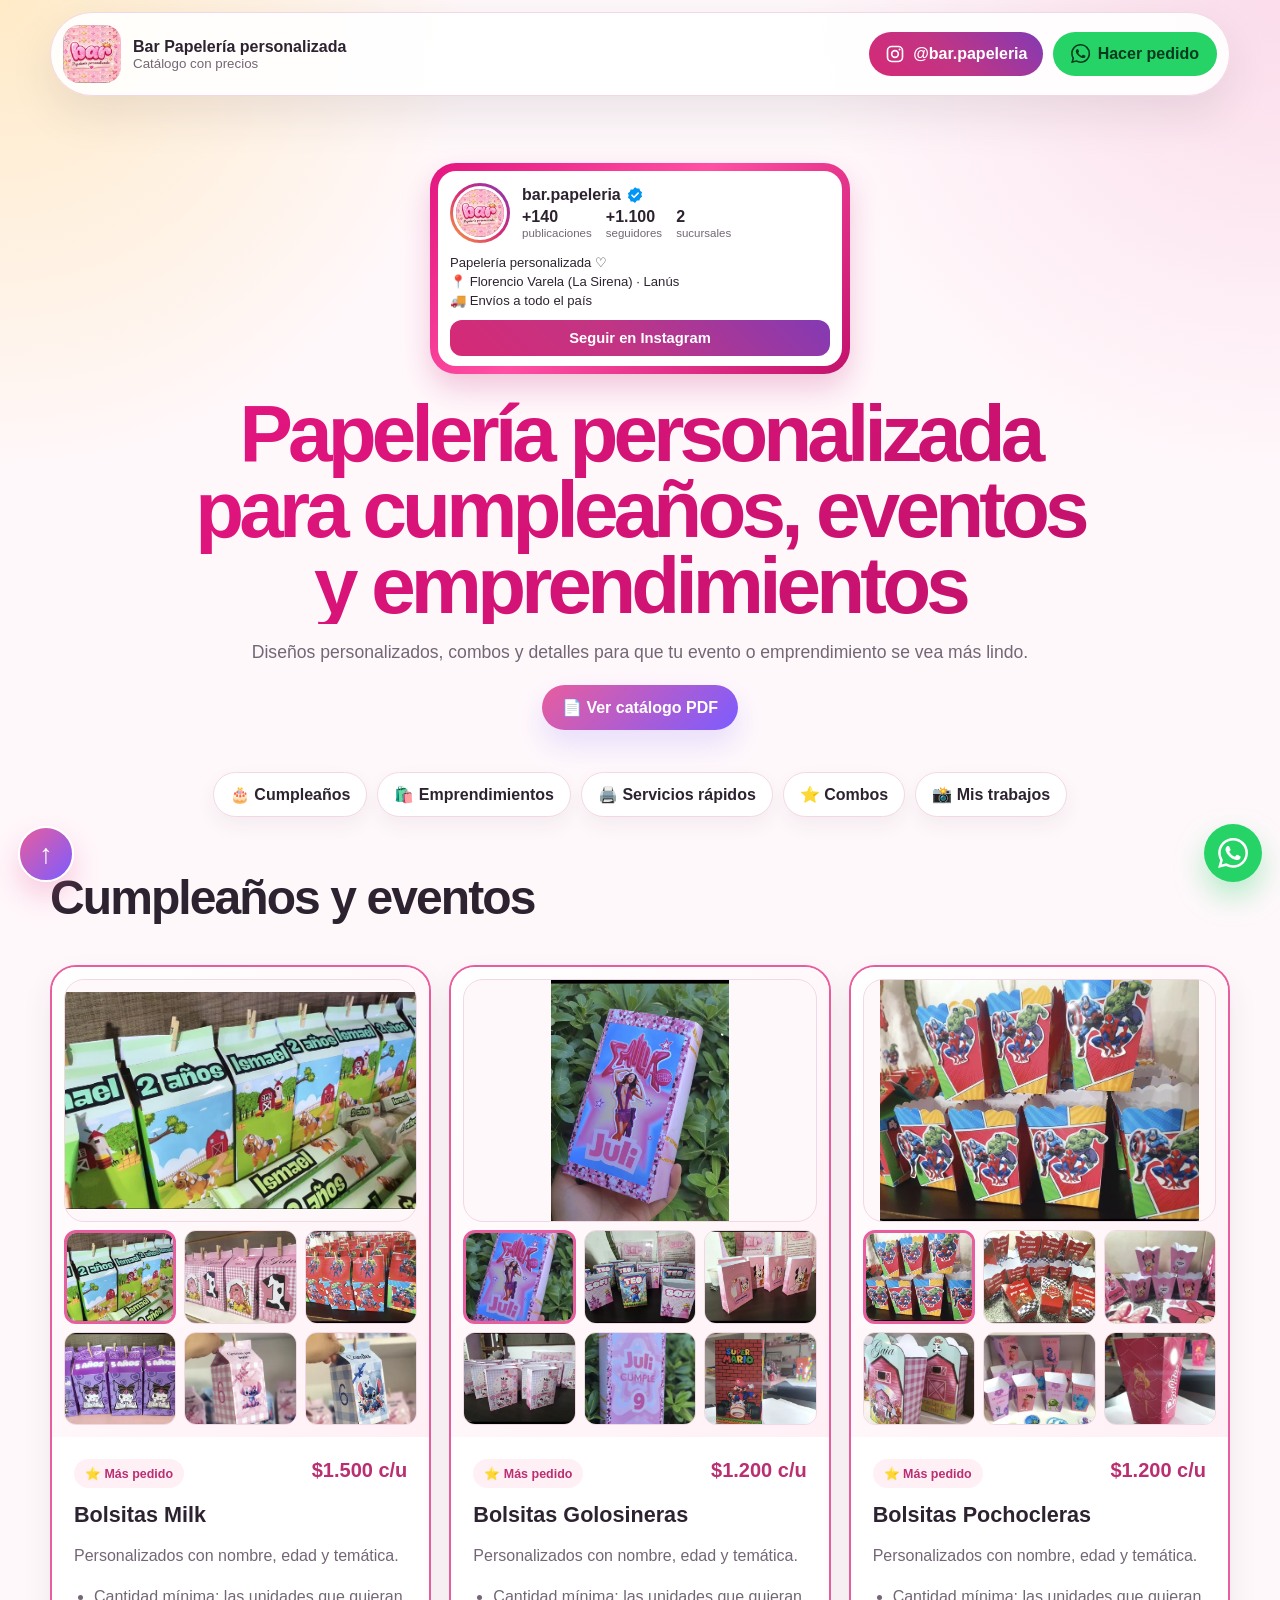
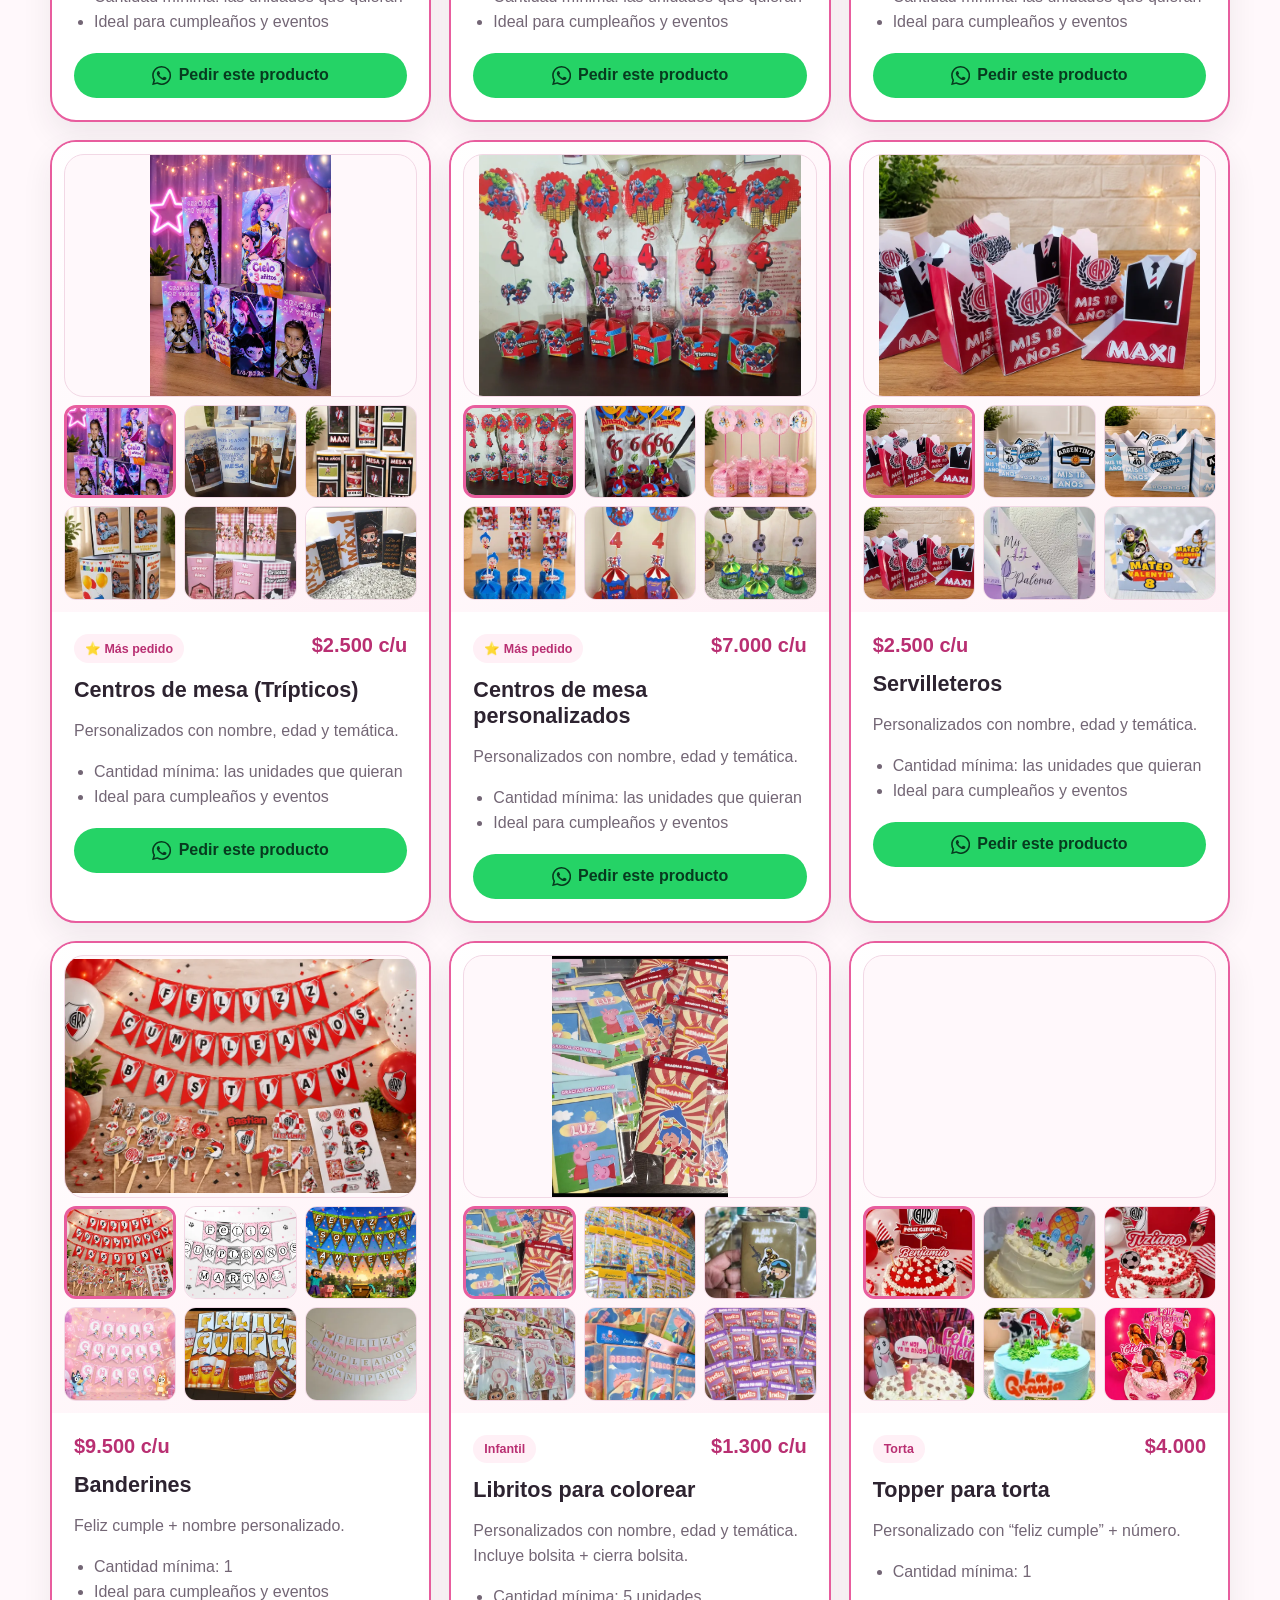
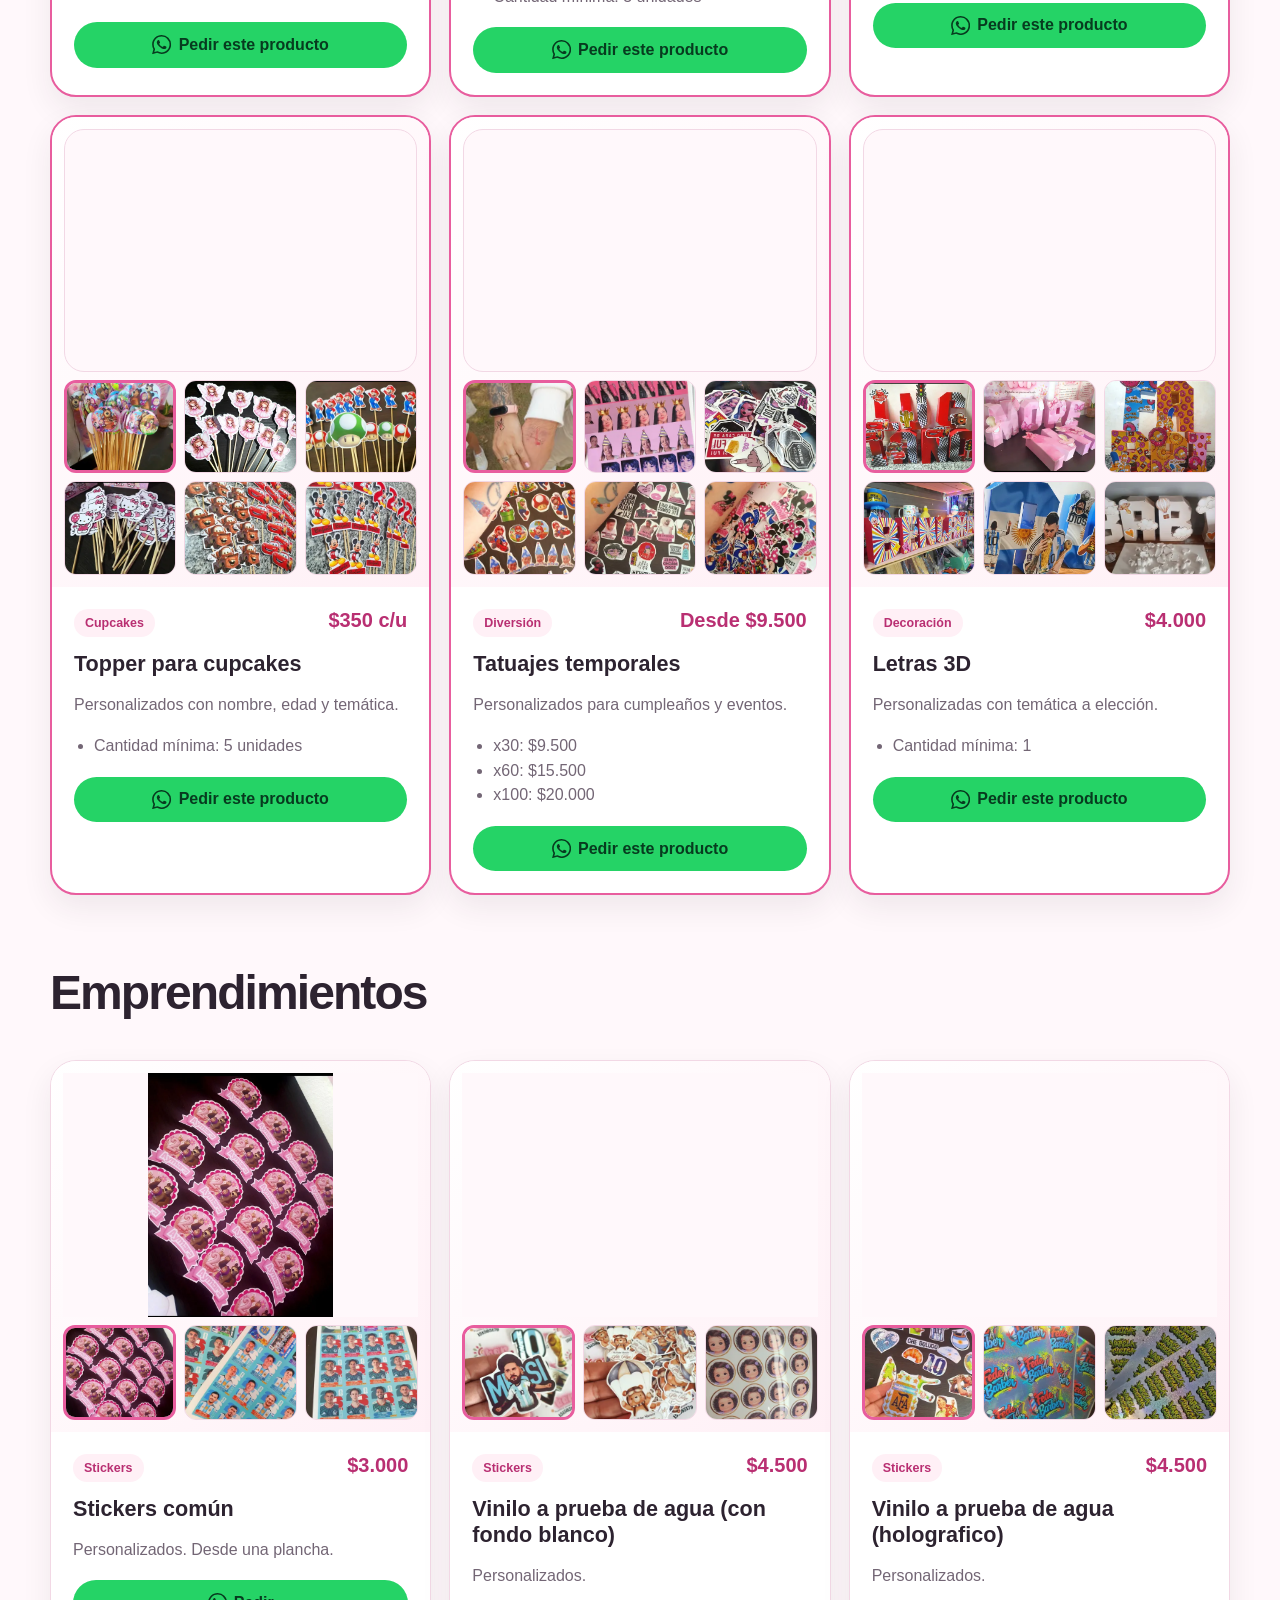
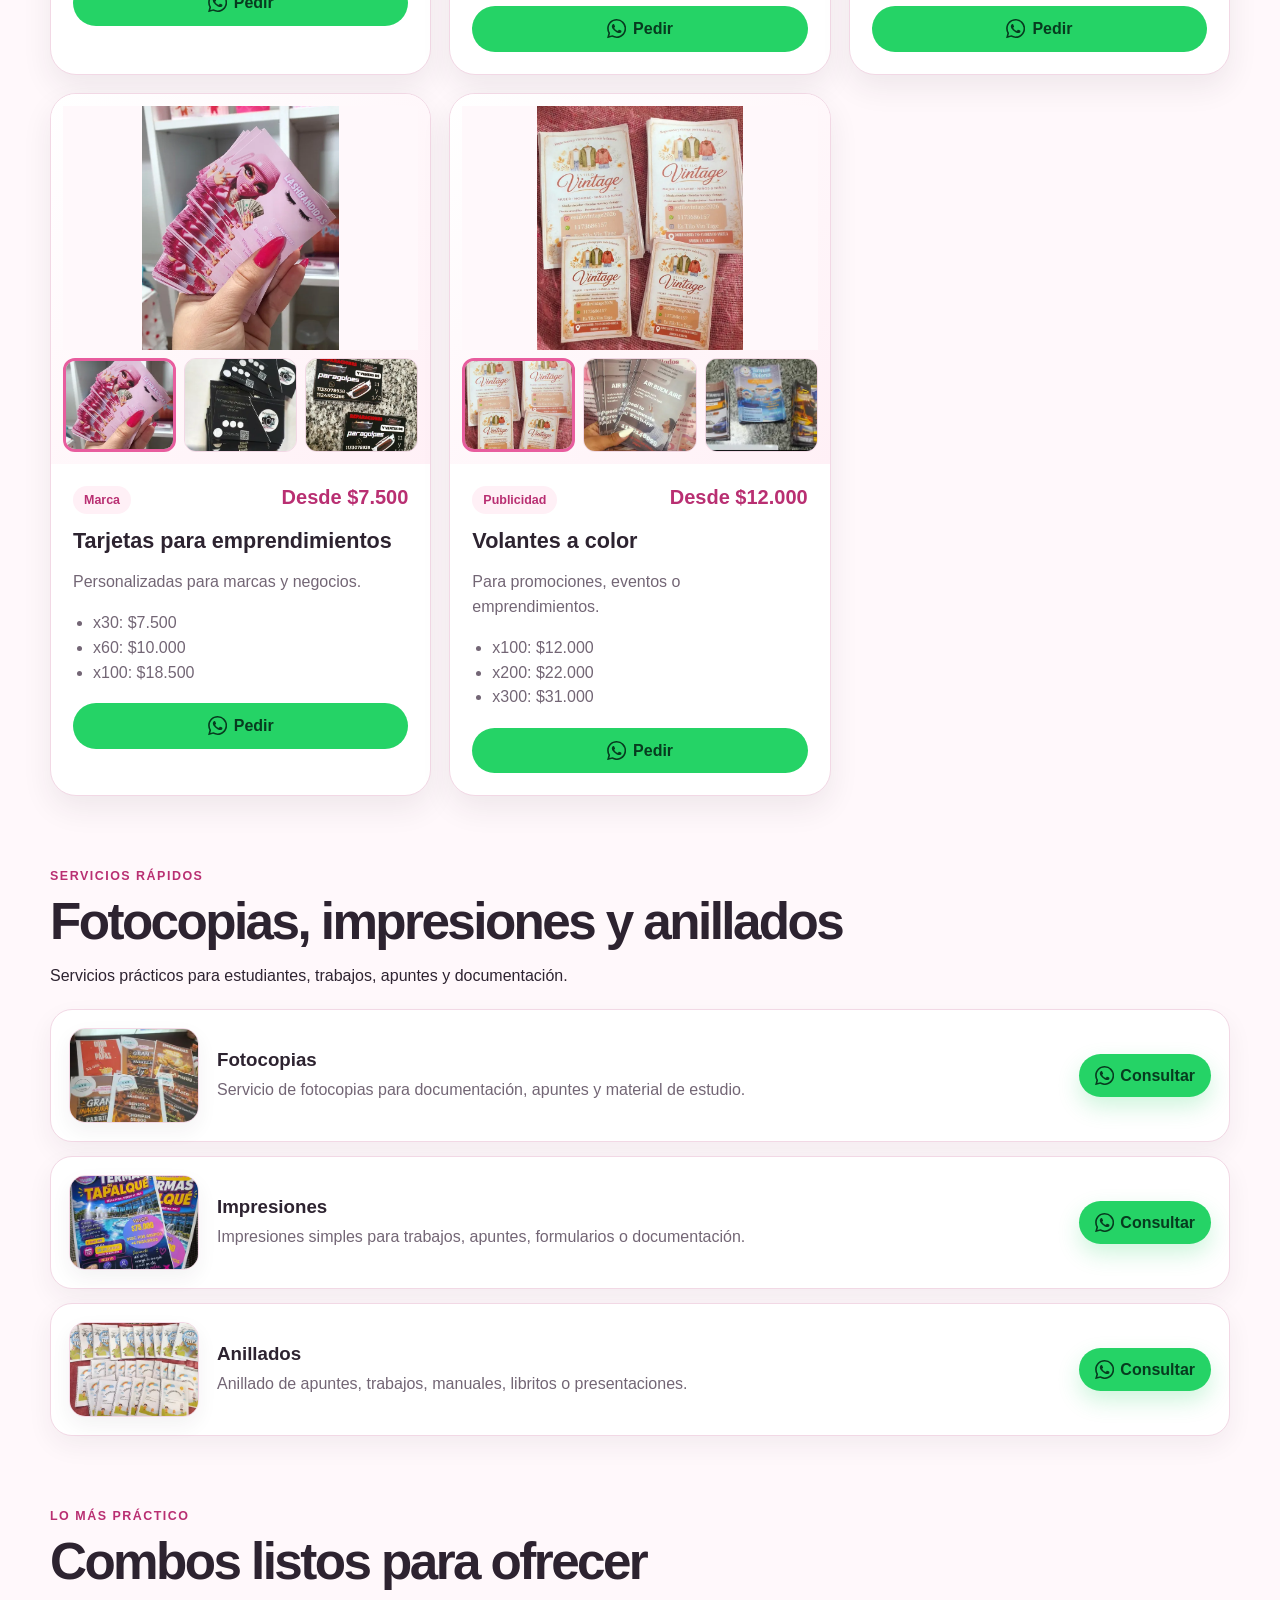
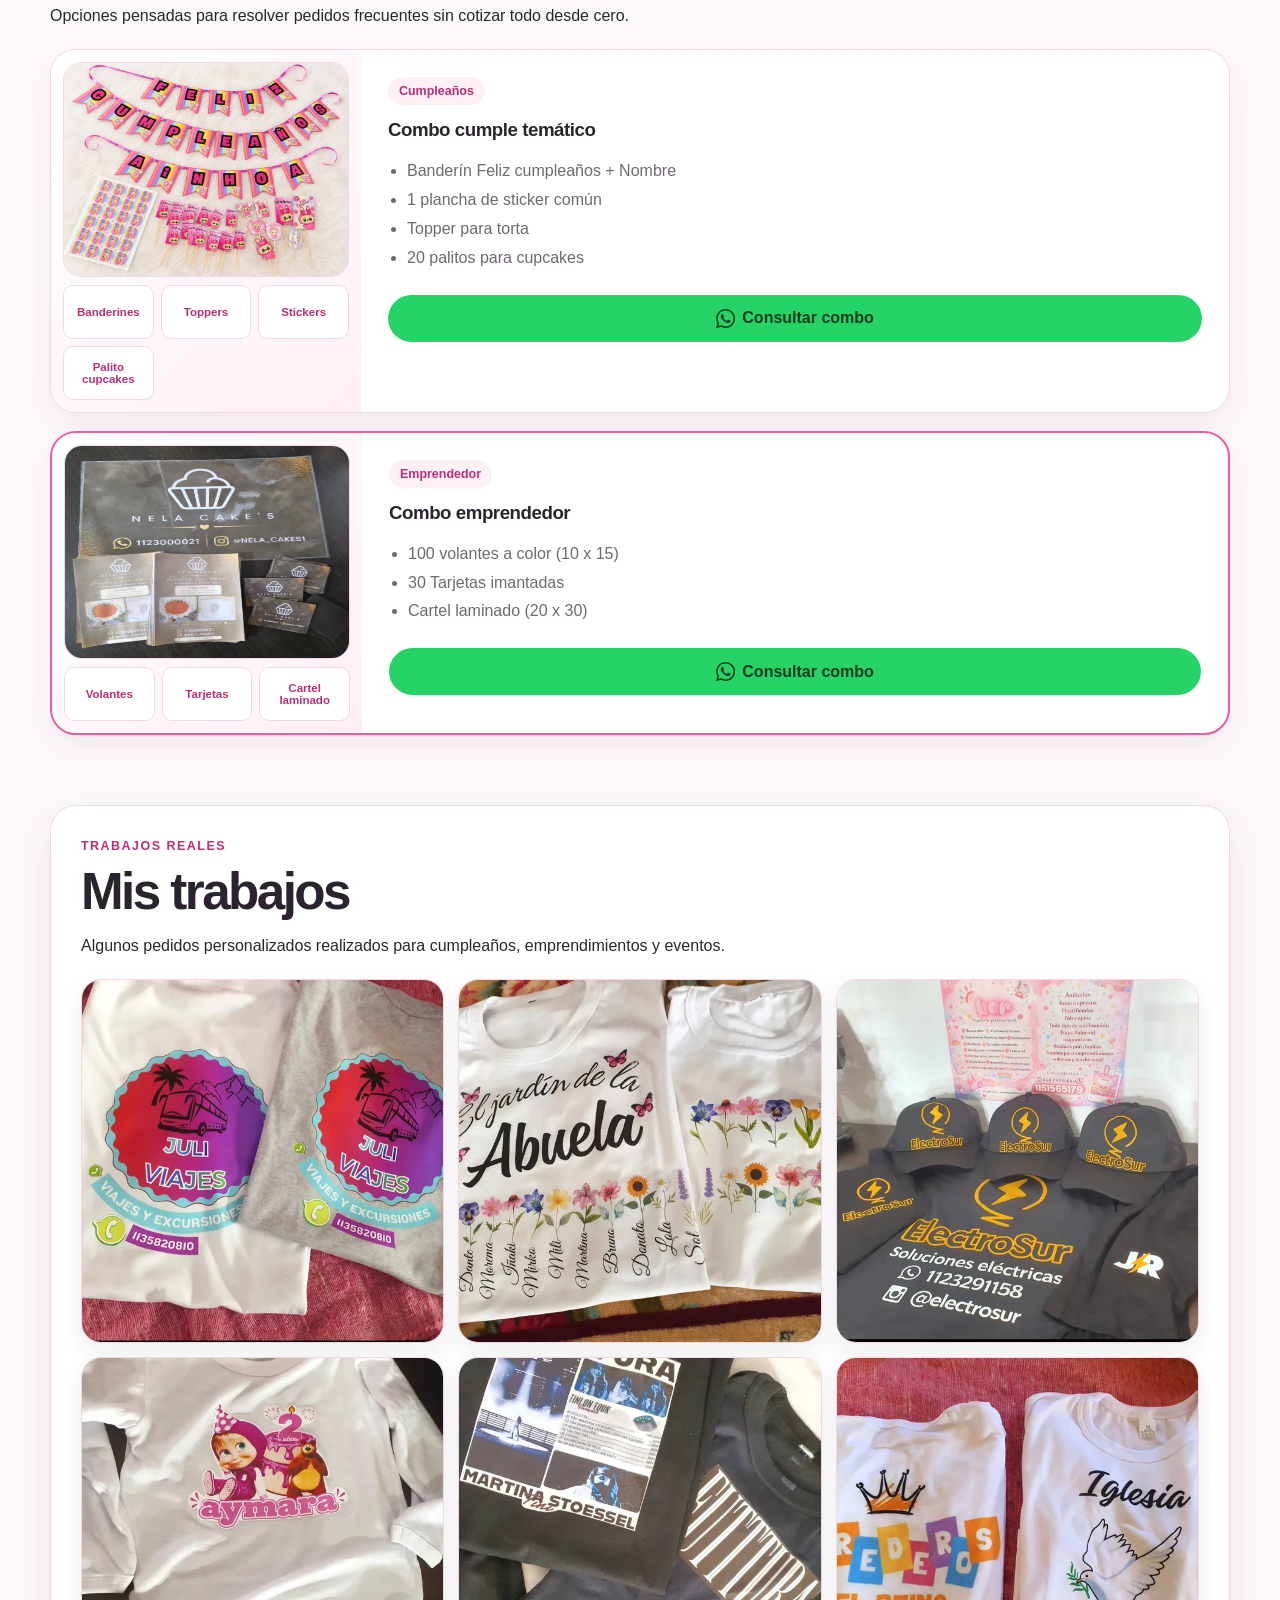
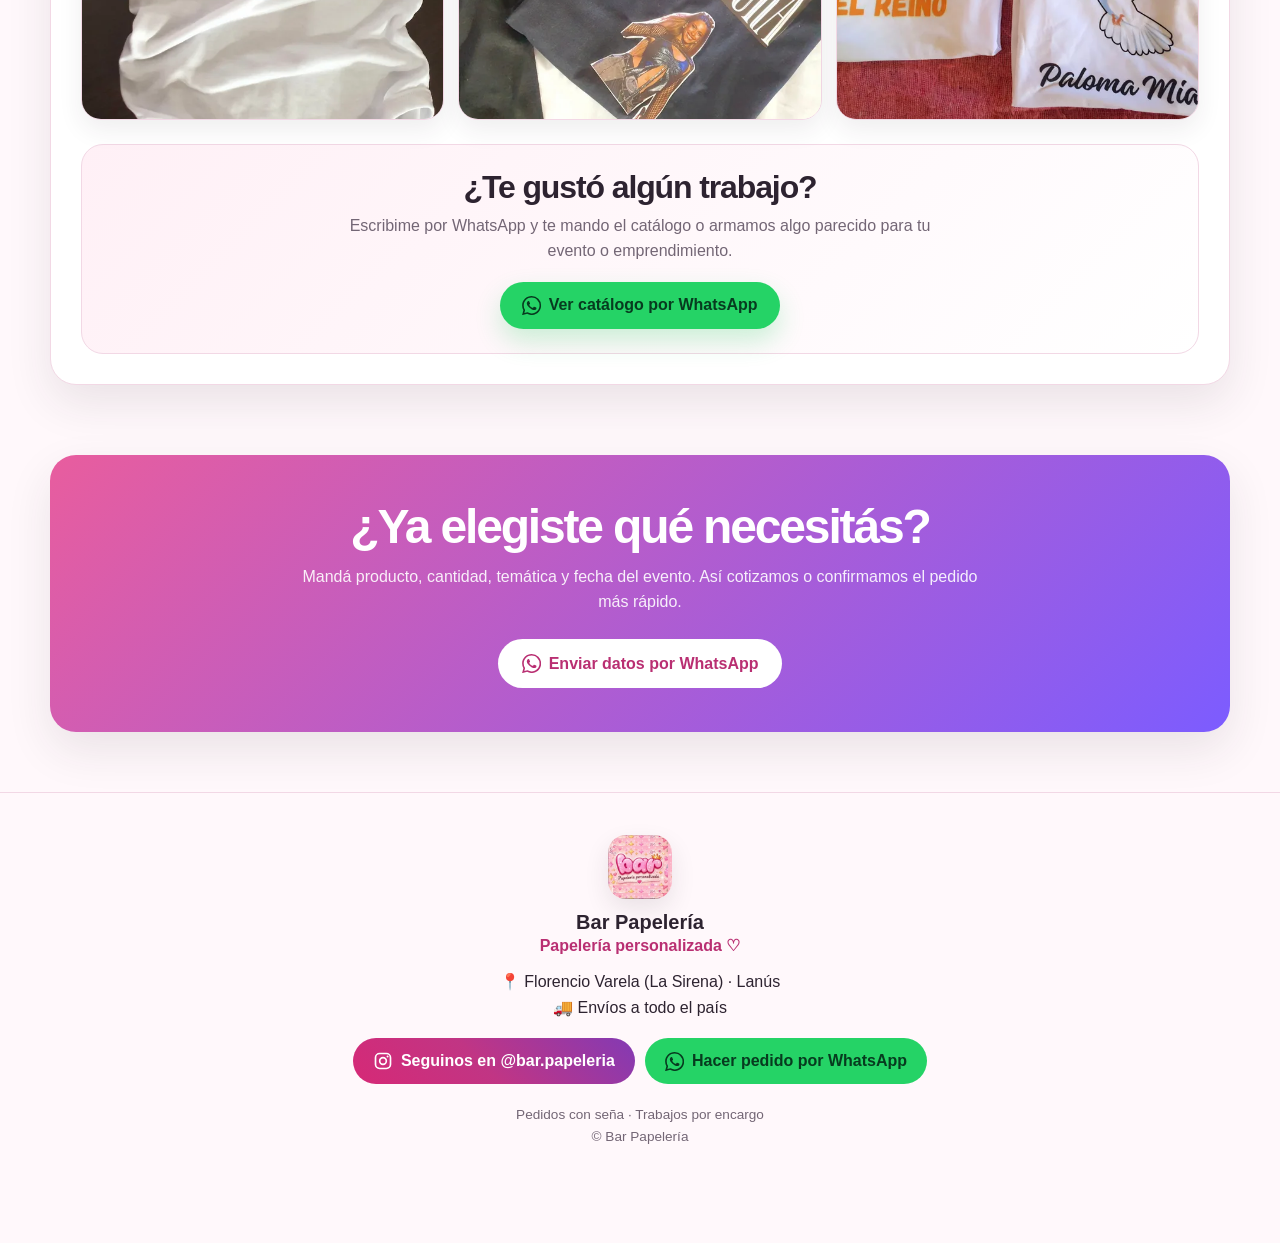
==== public/index.html @ c391478f "(feat-estructura-public): reorganiza el proyecto con carpeta public/ para Netlify y agrega CLAUDE.md" ====
<!DOCTYPE html>
<html lang="es-AR">
<head>
  <meta charset="UTF-8" />
  <meta name="viewport" content="width=device-width, initial-scale=1.0" />
  <title>Bar Papelería Personalizada | Cumpleaños, Stickers y Emprendimientos</title>
  <meta name="description" content="Papelería personalizada con sucursales en Florencio Varela y Lanús. Bolsitas, toppers y stickers. Pedidos por WhatsApp e Instagram. Envíos a todo el país." />
  <link rel="canonical" href="https://bar-papeleria.netlify.app/" />
  <meta name="theme-color" content="#e85d9e" />

  <!-- Vista previa al compartir el link (WhatsApp, Instagram, Facebook, etc.) -->
  <meta property="og:type" content="website" />
  <meta property="og:locale" content="es_AR" />
  <meta property="og:site_name" content="Bar Papelería" />
  <meta property="og:title" content="Bar Papelería | Papelería personalizada" />
  <meta property="og:description" content="Papelería personalizada con sucursales en Florencio Varela y Lanús. Bolsitas, toppers y stickers. Pedidos por WhatsApp e Instagram. Envíos a todo el país." />
  <meta property="og:url" content="https://bar-papeleria.netlify.app/" />
  <meta property="og:image" content="https://bar-papeleria.netlify.app/img/og-image.jpg" />
  <meta property="og:image:width" content="1200" />
  <meta property="og:image:height" content="630" />
  <meta property="og:image:alt" content="Bar Papelería: bolsitas, centros de mesa, banderines y toppers personalizados" />
  <meta name="twitter:card" content="summary_large_image" />

  <!-- Datos estructurados: le describen el negocio a Google (schema.org) -->
  <script type="application/ld+json">
  {
    "@context": "https://schema.org",
    "@type": "Store",
    "name": "Bar Papelería",
    "alternateName": "Bar Papelería personalizada",
    "description": "Papelería personalizada con sucursales en Florencio Varela y Lanús. Bolsitas, toppers y stickers. Pedidos por WhatsApp e Instagram. Envíos a todo el país.",
    "url": "https://bar-papeleria.netlify.app/",
    "logo": "https://bar-papeleria.netlify.app/img/logo-bar.webp",
    "image": "https://bar-papeleria.netlify.app/img/og-image.jpg",
    "telephone": "+54 9 11 3891-9650",
    "sameAs": ["https://www.instagram.com/bar.papeleria/"],
    "address": {
      "@type": "PostalAddress",
      "addressLocality": "Florencio Varela",
      "addressRegion": "Buenos Aires",
      "addressCountry": "AR"
    },
    "location": [
      {
        "@type": "Place",
        "name": "Bar Papelería - Florencio Varela (La Sirena)",
        "address": { "@type": "PostalAddress", "addressLocality": "Florencio Varela", "addressRegion": "Buenos Aires", "addressCountry": "AR" }
      },
      {
        "@type": "Place",
        "name": "Bar Papelería - Lanús",
        "address": { "@type": "PostalAddress", "addressLocality": "Lanús", "addressRegion": "Buenos Aires", "addressCountry": "AR" }
      }
    ],
    "areaServed": { "@type": "Country", "name": "Argentina" },
    "contactPoint": {
      "@type": "ContactPoint",
      "contactType": "customer service",
      "telephone": "+54 9 11 3891-9650",
      "availableLanguage": "es"
    }
  }
  </script>

  <link rel="icon" href="/favicon.ico" sizes="any" />
  <link rel="icon" type="image/png" sizes="32x32" href="/img/favicon-32.png" />
  <link rel="apple-touch-icon" href="/img/apple-touch-icon.png" />
  <script>
    window.dataLayer = window.dataLayer || [];
    function gtag(){dataLayer.push(arguments);}
    gtag('js', new Date());

    gtag('config', 'G-47N0GQPXN0');

    // Google Analytics se descarga al primer scroll/toque (o a los 8 s si no hay
    // interacción), para no competir con la carga inicial en conexiones lentas.
    // Los eventos quedan en cola en dataLayer y se envían cuando termina de cargar.
    (function () {
      var loaded = false;
      function loadAnalytics() {
        if (loaded) return;
        loaded = true;
        var script = document.createElement('script');
        script.async = true;
        script.src = 'https://www.googletagmanager.com/gtag/js?id=G-47N0GQPXN0';
        document.head.appendChild(script);
      }
      ['scroll', 'pointerdown', 'touchstart', 'keydown'].forEach(function (eventName) {
        window.addEventListener(eventName, loadAnalytics, { once: true, passive: true });
      });
      window.addEventListener('load', function () { setTimeout(loadAnalytics, 8000); });
    })();
  </script>

  <link rel="stylesheet" href="./estilos.css" />
</head>
<body>

<!-- Ícono de WhatsApp (se reutiliza en todos los botones de pedido) -->
<svg width="0" height="0" style="position:absolute" aria-hidden="true" focusable="false">
  <symbol id="icon-whatsapp" viewBox="0 0 24 24"><path d="M17.472 14.382c-.297-.149-1.758-.867-2.03-.967-.273-.099-.471-.148-.67.15-.197.297-.767.966-.94 1.164-.173.199-.347.223-.644.075-.297-.15-1.255-.463-2.39-1.475-.883-.788-1.48-1.761-1.653-2.059-.173-.297-.018-.458.13-.606.134-.133.298-.347.446-.52.149-.174.198-.298.298-.497.099-.198.05-.371-.025-.52-.075-.149-.669-1.612-.916-2.207-.242-.579-.487-.5-.669-.51-.173-.008-.371-.01-.57-.01-.198 0-.52.074-.792.372-.272.297-1.04 1.016-1.04 2.479 0 1.462 1.065 2.875 1.213 3.074.149.198 2.096 3.2 5.077 4.487.709.306 1.262.489 1.694.625.712.227 1.36.195 1.871.118.571-.085 1.758-.719 2.006-1.413.248-.694.248-1.289.173-1.413-.074-.124-.272-.198-.57-.347m-5.421 7.403h-.004a9.87 9.87 0 01-5.031-1.378l-.361-.214-3.741.982.998-3.648-.235-.374a9.86 9.86 0 01-1.51-5.26c.001-5.45 4.436-9.884 9.888-9.884 2.64 0 5.122 1.03 6.988 2.898a9.825 9.825 0 012.893 6.994c-.003 5.45-4.437 9.884-9.885 9.884m8.413-18.297A11.815 11.815 0 0012.05 0C5.495 0 .16 5.335.157 11.892c0 2.096.547 4.142 1.588 5.945L.057 24l6.305-1.654a11.882 11.882 0 005.683 1.448h.005c6.554 0 11.89-5.335 11.893-11.893a11.821 11.821 0 00-3.48-8.413Z"/></symbol>
</svg>

<header id="inicio" class="topbar">
  <div class="brand">
    <img class="logo-img" src="./img/logo-bar-sm.webp" alt="Bar Papelería personalizada">
    <div>
      <strong>Bar Papelería personalizada</strong>
      <small>Catálogo con precios</small>
    </div>
  </div>

  <div class="topbar-actions">
    <a id="topInstagramButton" class="instagram" href="https://www.instagram.com/bar.papeleria/" target="_blank" rel="noopener" aria-label="Instagram @bar.papeleria">
      <svg viewBox="0 0 24 24" aria-hidden="true"><rect x="3" y="3" width="18" height="18" rx="5"/><circle cx="12" cy="12" r="4"/><circle class="instagram-dot" cx="17.5" cy="6.5" r="1.2"/></svg>
      <span class="instagram-text">@bar.papeleria</span>
    </a>

    <a id="topWhatsappButton" class="whatsapp" href="https://wa.me/549XXXXXXXXXX" target="_blank">
      <svg class="wa-icon" aria-hidden="true"><use href="#icon-whatsapp"/></svg>
      <span class="whatsapp-text-full">Hacer pedido</span>
      <span class="whatsapp-text-short">Pedir</span>
    </a>
  </div>
</header>

<main>
  <section class="hero">
    <a id="heroInstagramCard" class="ig-card" href="https://www.instagram.com/bar.papeleria/" target="_blank" rel="noopener">
      <div class="ig-card__inner">
        <div class="ig-card__top">
          <div class="ig-card__avatar"><img src="./img/logo-bar-sm.webp" alt="" width="64" height="64"></div>
          <div>
            <strong class="ig-card__user">bar.papeleria
              <svg class="ig-card__verified" viewBox="0 0 24 24" role="img" aria-label="Cuenta verificada"><path fill="#0095f6" d="M12 1.5l2.6 1.9 3.2-.2 1 3.1 2.6 1.9-1 3.1 1 3.1-2.6 1.9-1 3.1-3.2-.2L12 22.5l-2.6-1.9-3.2.2-1-3.1-2.6-1.9 1-3.1-1-3.1 2.6-1.9 1-3.1 3.2.2z"/><path d="M8 12.3l2.7 2.7L16.2 9.5" fill="none" stroke="#fff" stroke-width="2.2" stroke-linecap="round" stroke-linejoin="round"/></svg>
            </strong>
            <!-- Números redondeados a mano: actualizarlos cada tanto desde el perfil de Instagram. -->
            <div class="ig-card__stats">
              <div><b>+140</b> publicaciones</div>
              <div><b>+1.100</b> seguidores</div>
              <div><b>2</b> sucursales</div>
            </div>
          </div>
        </div>
        <p class="ig-card__bio">Papelería personalizada ♡<br>📍 Florencio Varela (La Sirena) · Lanús<br>🚚 Envíos a todo el país</p>
        <div class="ig-card__button">Seguir en Instagram</div>
      </div>
    </a>
    <h1>Papelería personalizada para cumpleaños, eventos y emprendimientos</h1>
    <p>
      Diseños personalizados, combos y detalles para que tu evento o emprendimiento se vea más lindo.
    </p>

    <div class="hero-actions">
      <a id="catalogPdfButton" class="catalog-pdf-button" href="/pdf/catalogo-bar-papeleria.pdf" target="_blank" rel="noopener">
        📄 Ver catálogo PDF
      </a>
    </div>
  </section>

<nav class="categories">
    <a href="#cumples">🎂 Cumpleaños</a>
    <a href="#emprendimientos">🛍️ Emprendimientos</a>
    <a href="#servicios-rapidos">🖨️ Servicios rápidos</a>
    <a href="#combos">⭐ Combos</a>
    <a href="#mis-trabajos">📸 Mis trabajos</a>
  </nav>

  <section id="cumples" class="section">
    <h2>Cumpleaños y eventos</h2>

    <div class="grid">

      <article id="bolsitas-milk" class="card featured">
        <div class="gallery">
          <img loading="lazy" decoding="async" class="main-img" src="./img/bolsitas-milk-1.webp" srcset="./img/md/bolsitas-milk-1.webp 800w, ./img/bolsitas-milk-1.webp 1080w" sizes="(max-width: 700px) 100vw, (max-width: 1000px) 50vw, 380px" alt="Bolsitas Milk">
          <div class="thumbs">
            <img loading="lazy" decoding="async" class="active" src="./img/thumbs/bolsitas-milk-1.webp" data-full="./img/bolsitas-milk-1.webp" data-sizes="(max-width: 700px) 100vw, (max-width: 1000px) 50vw, 380px" data-srcset="./img/md/bolsitas-milk-1.webp 800w, ./img/bolsitas-milk-1.webp 1080w" alt="Bolsitas Milk">
            <img loading="lazy" decoding="async" src="./img/thumbs/bolsitas-milk-2.webp" data-full="./img/bolsitas-milk-2.webp" data-sizes="(max-width: 700px) 95vw, (max-width: 1000px) 48vw, 361px" data-srcset="./img/md/bolsitas-milk-2.webp 800w, ./img/bolsitas-milk-2.webp 1080w" alt="Bolsitas Milk">
            <img loading="lazy" decoding="async" src="./img/thumbs/bolsitas-milk-3.webp" data-full="./img/bolsitas-milk-3.webp" data-sizes="(max-width: 700px) 90vw, (max-width: 1000px) 45vw, 342px" data-srcset="./img/md/bolsitas-milk-3.webp 800w, ./img/bolsitas-milk-3.webp 1080w" alt="Bolsitas Milk">
            <img loading="lazy" decoding="async" src="./img/thumbs/bolsitas-milk-4.webp" data-full="./img/bolsitas-milk-4.webp" data-sizes="(max-width: 700px) 100vw, (max-width: 1000px) 50vw, 380px" data-srcset="./img/md/bolsitas-milk-4.webp 800w, ./img/bolsitas-milk-4.webp 1080w" alt="Bolsitas Milk">
            <img loading="lazy" decoding="async" src="./img/thumbs/bolsitas-milk-5.webp" data-full="./img/bolsitas-milk-5.webp" data-sizes="(max-width: 700px) 53vw, (max-width: 1000px) 26vw, 201px" data-srcset="./img/md/bolsitas-milk-5.webp 612w, ./img/bolsitas-milk-5.webp 918w" alt="Bolsitas Milk">
            <img loading="lazy" decoding="async" src="./img/thumbs/bolsitas-milk-6.webp" data-full="./img/bolsitas-milk-6.webp" data-sizes="(max-width: 700px) 52vw, (max-width: 1000px) 26vw, 198px" data-srcset="./img/md/bolsitas-milk-6.webp 606w, ./img/bolsitas-milk-6.webp 909w" alt="Bolsitas Milk">
          </div>
        </div>
        <div class="content">
          <div class="top">
            <span class="pill">⭐ Más pedido</span>
            <strong class="price">$1.500 c/u</strong>
          </div>
          <h3>Bolsitas Milk</h3>
          <p>Personalizados con nombre, edad y temática.</p>
          <ul>
            <li>Cantidad mínima: las unidades que quieran</li>
            <li>Ideal para cumpleaños y eventos</li>
          </ul>
          <a href="https://wa.me/549XXXXXXXXXX?text=Hola! Quiero pedir Bolsitas Milk." target="_blank"><svg class="wa-icon" aria-hidden="true"><use href="#icon-whatsapp"/></svg> Pedir este producto</a>
        </div>
      </article>

      <article id="bolsitas-golosineras" class="card featured">
        <div class="gallery">
          <img loading="lazy" decoding="async" class="main-img" src="./img/bolsitas-golosineras-1.webp" srcset="./img/md/bolsitas-golosineras-1.webp 592w, ./img/bolsitas-golosineras-1.webp 888w" sizes="(max-width: 700px) 51vw, (max-width: 1000px) 26vw, 194px" alt="Bolsitas Golosineras">
          <div class="thumbs">
            <img loading="lazy" decoding="async" class="active" src="./img/thumbs/bolsitas-golosineras-1.webp" data-full="./img/bolsitas-golosineras-1.webp" data-sizes="(max-width: 700px) 51vw, (max-width: 1000px) 26vw, 194px" data-srcset="./img/md/bolsitas-golosineras-1.webp 592w, ./img/bolsitas-golosineras-1.webp 888w" alt="Bolsitas Golosineras">
            <img loading="lazy" decoding="async" src="./img/thumbs/bolsitas-golosineras-2.webp" data-full="./img/bolsitas-golosineras-2.webp" data-sizes="(max-width: 700px) 91vw, (max-width: 1000px) 46vw, 346px" data-srcset="./img/md/bolsitas-golosineras-2.webp 800w, ./img/bolsitas-golosineras-2.webp 1080w" alt="Bolsitas Golosineras">
            <img loading="lazy" decoding="async" src="./img/thumbs/bolsitas-golosineras-3.webp" data-full="./img/bolsitas-golosineras-3.webp" data-sizes="(max-width: 700px) 89vw, (max-width: 1000px) 44vw, 338px" data-srcset="./img/md/bolsitas-golosineras-3.webp 800w, ./img/bolsitas-golosineras-3.webp 1080w" alt="Bolsitas Golosineras">
            <img loading="lazy" decoding="async" src="./img/thumbs/bolsitas-golosineras-4.webp" data-full="./img/bolsitas-golosineras-4.webp" data-sizes="(max-width: 700px) 89vw, (max-width: 1000px) 44vw, 338px" data-srcset="./img/md/bolsitas-golosineras-4.webp 800w, ./img/bolsitas-golosineras-4.webp 1080w" alt="Bolsitas Golosineras">
            <img loading="lazy" decoding="async" src="./img/thumbs/bolsitas-golosineras-5.webp" data-full="./img/bolsitas-golosineras-5.webp" data-sizes="(max-width: 700px) 52vw, (max-width: 1000px) 26vw, 198px" data-srcset="./img/md/bolsitas-golosineras-5.webp 608w, ./img/bolsitas-golosineras-5.webp 913w" alt="Bolsitas Golosineras">
            <img loading="lazy" decoding="async" src="./img/thumbs/bolsitas-golosineras-6.webp" data-full="./img/bolsitas-golosineras-6.webp" data-sizes="(max-width: 700px) 58vw, (max-width: 1000px) 29vw, 220px" data-srcset="./img/md/bolsitas-golosineras-6.webp 680w, ./img/bolsitas-golosineras-6.webp 1020w" alt="Bolsitas Golosineras">
          </div>
        </div>
        <div class="content">
          <div class="top">
            <span class="pill">⭐ Más pedido</span>
            <strong class="price">$1.200 c/u</strong>
          </div>
          <h3>Bolsitas Golosineras</h3>
          <p>Personalizados con nombre, edad y temática.</p>
          <ul>
            <li>Cantidad mínima: las unidades que quieran</li>
            <li>Ideal para cumpleaños y eventos</li>
          </ul>
          <a href="https://wa.me/549XXXXXXXXXX?text=Hola! Quiero pedir Bolsitas Golosineras." target="_blank"><svg class="wa-icon" aria-hidden="true"><use href="#icon-whatsapp"/></svg> Pedir este producto</a>
        </div>
      </article>

      <article id="bolsitas-pochocleras" class="card featured">
        <div class="gallery">
          <img loading="lazy" decoding="async" class="main-img" src="./img/bolsitas-pochocleras-1.webp" srcset="./img/md/bolsitas-pochocleras-1.webp 800w, ./img/bolsitas-pochocleras-1.webp 1080w" sizes="(max-width: 700px) 91vw, (max-width: 1000px) 46vw, 346px" alt="Bolsitas pochocleras">
          <div class="thumbs">
            <img loading="lazy" decoding="async" class="active" src="./img/thumbs/bolsitas-pochocleras-1.webp" data-full="./img/bolsitas-pochocleras-1.webp" data-sizes="(max-width: 700px) 91vw, (max-width: 1000px) 46vw, 346px" data-srcset="./img/md/bolsitas-pochocleras-1.webp 800w, ./img/bolsitas-pochocleras-1.webp 1080w" alt="Bolsitas pochocleras">
            <img loading="lazy" decoding="async" src="./img/thumbs/bolsitas-pochocleras-2.webp" data-full="./img/bolsitas-pochocleras-2.webp" data-sizes="(max-width: 700px) 92vw, (max-width: 1000px) 46vw, 350px" data-srcset="./img/md/bolsitas-pochocleras-2.webp 800w, ./img/bolsitas-pochocleras-2.webp 1080w" alt="Bolsitas pochocleras">
            <img loading="lazy" decoding="async" src="./img/thumbs/bolsitas-pochocleras-3.webp" data-full="./img/bolsitas-pochocleras-3.webp" data-sizes="(max-width: 700px) 100vw, (max-width: 1000px) 50vw, 380px" data-srcset="./img/md/bolsitas-pochocleras-3.webp 800w, ./img/bolsitas-pochocleras-3.webp 1080w" alt="Bolsitas pochocleras">
            <img loading="lazy" decoding="async" src="./img/thumbs/bolsitas-pochocleras-4.webp" data-full="./img/bolsitas-pochocleras-4.webp" data-sizes="(max-width: 700px) 56vw, (max-width: 1000px) 28vw, 213px" data-srcset="./img/md/bolsitas-pochocleras-4.webp 657w, ./img/bolsitas-pochocleras-4.webp 985w" alt="Bolsitas pochocleras">
            <img loading="lazy" decoding="async" src="./img/thumbs/bolsitas-pochocleras-5.webp" data-full="./img/bolsitas-pochocleras-5.webp" data-sizes="(max-width: 700px) 100vw, (max-width: 1000px) 50vw, 380px" data-srcset="./img/md/bolsitas-pochocleras-5.webp 800w, ./img/bolsitas-pochocleras-5.webp 1080w" alt="Bolsitas pochocleras">
            <img loading="lazy" decoding="async" src="./img/thumbs/bolsitas-pochocleras-6.webp" data-full="./img/bolsitas-pochocleras-6.webp" data-sizes="(max-width: 700px) 51vw, (max-width: 1000px) 26vw, 194px" data-srcset="./img/md/bolsitas-pochocleras-6.webp 597w, ./img/bolsitas-pochocleras-6.webp 895w" alt="Bolsitas pochocleras">
          </div>
        </div>
        <div class="content">
          <div class="top">
            <span class="pill">⭐ Más pedido</span>
            <strong class="price">$1.200 c/u</strong>
          </div>
          <h3>Bolsitas Pochocleras</h3>
          <p>Personalizados con nombre, edad y temática.</p>
          <ul>
            <li>Cantidad mínima: las unidades que quieran</li>
            <li>Ideal para cumpleaños y eventos</li>
          </ul>
          <a href="https://wa.me/549XXXXXXXXXX?text=Hola! Quiero pedir Bolsitas Pochocleras." target="_blank"><svg class="wa-icon" aria-hidden="true"><use href="#icon-whatsapp"/></svg> Pedir este producto</a>
        </div>
      </article>

      <article id="centros-tripticos" class="card featured">
        <div class="gallery">
          <img loading="lazy" decoding="async" class="main-img" src="./img/centro-1-triptico.webp" srcset="./img/md/centro-1-triptico.webp 600w, ./img/centro-1-triptico.webp 900w" sizes="(max-width: 700px) 52vw, (max-width: 1000px) 26vw, 198px" alt="Centros de mesa (Trípticos)">
          <div class="thumbs">
            <img loading="lazy" decoding="async" class="active" src="./img/thumbs/centro-1-triptico.webp" data-full="./img/centro-1-triptico.webp" data-sizes="(max-width: 700px) 52vw, (max-width: 1000px) 26vw, 198px" data-srcset="./img/md/centro-1-triptico.webp 600w, ./img/centro-1-triptico.webp 900w" alt="Centros de mesa (Trípticos)">
            <img loading="lazy" decoding="async" src="./img/thumbs/centro-2-triptico.webp" data-full="./img/centro-2-triptico.webp" data-sizes="(max-width: 700px) 92vw, (max-width: 1000px) 46vw, 350px" data-srcset="./img/md/centro-2-triptico.webp 800w, ./img/centro-2-triptico.webp 1200w" alt="Centros de mesa (Trípticos)">
            <img loading="lazy" decoding="async" src="./img/thumbs/centro-3-triptico.webp" data-full="./img/centro-3-triptico.webp" data-sizes="(max-width: 700px) 52vw, (max-width: 1000px) 26vw, 198px" data-srcset="./img/md/centro-3-triptico.webp 600w, ./img/centro-3-triptico.webp 900w" alt="Centros de mesa (Trípticos)">
            <img loading="lazy" decoding="async" src="./img/thumbs/centro-4-triptico.webp" data-full="./img/centro-4-triptico.webp" data-sizes="(max-width: 700px) 51vw, (max-width: 1000px) 26vw, 194px" data-srcset="./img/md/centro-4-triptico.webp 599w, ./img/centro-4-triptico.webp 898w" alt="Centros de mesa (Trípticos)">
            <img loading="lazy" decoding="async" src="./img/thumbs/centro-5-triptico.webp" data-full="./img/centro-5-triptico.webp" data-sizes="(max-width: 700px) 53vw, (max-width: 1000px) 26vw, 201px" data-srcset="./img/md/centro-5-triptico.webp 615w, ./img/centro-5-triptico.webp 922w" alt="Centros de mesa (Trípticos)">
            <img loading="lazy" decoding="async" src="./img/thumbs/centro-6-triptico.webp" data-full="./img/centro-6-triptico.webp" data-sizes="(max-width: 700px) 100vw, (max-width: 1000px) 50vw, 380px" data-srcset="./img/md/centro-6-triptico.webp 800w, ./img/centro-6-triptico.webp 1200w" alt="Centros de mesa (Trípticos)">
          </div>
        </div>
        <div class="content">
          <div class="top">
            <span class="pill">⭐ Más pedido</span>
            <strong class="price">$2.500 c/u</strong>
          </div>
          <h3>Centros de mesa (Trípticos)</h3>
          <p>Personalizados con nombre, edad y temática.</p>
          <ul>
            <li>Cantidad mínima: las unidades que quieran</li>
            <li>Ideal para cumpleaños y eventos</li>
          </ul>
          <a href="https://wa.me/549XXXXXXXXXX?text=Hola! Quiero pedir centros de mesa (Tríptico)." target="_blank"><svg class="wa-icon" aria-hidden="true"><use href="#icon-whatsapp"/></svg> Pedir este producto</a>
        </div>
      </article>

      <article id="centros-personalizados" class="card featured">
        <div class="gallery">
          <img loading="lazy" decoding="async" class="main-img" src="./img/centro-1-personalizado.webp" srcset="./img/md/centro-1-personalizado.webp 800w, ./img/centro-1-personalizado.webp 1200w" sizes="(max-width: 700px) 92vw, (max-width: 1000px) 46vw, 350px" alt="Centros de mesa personalizados">
          <div class="thumbs">
            <img loading="lazy" decoding="async" class="active" src="./img/thumbs/centro-1-personalizado.webp" data-full="./img/centro-1-personalizado.webp" data-sizes="(max-width: 700px) 92vw, (max-width: 1000px) 46vw, 350px" data-srcset="./img/md/centro-1-personalizado.webp 800w, ./img/centro-1-personalizado.webp 1200w" alt="Centros de mesa personalizados">
            <img loading="lazy" decoding="async" src="./img/thumbs/centro-2-personalizado.webp" data-full="./img/centro-2-personalizado.webp" data-sizes="(max-width: 700px) 52vw, (max-width: 1000px) 26vw, 198px" data-srcset="./img/md/centro-2-personalizado.webp 600w, ./img/centro-2-personalizado.webp 900w" alt="Centros de mesa personalizados" class="">
            <img loading="lazy" decoding="async" src="./img/thumbs/centro-3-personalizado.webp" data-full="./img/centro-3-personalizado.webp" data-sizes="(max-width: 700px) 52vw, (max-width: 1000px) 26vw, 198px" data-srcset="./img/md/centro-3-personalizado.webp 600w, ./img/centro-3-personalizado.webp 900w" alt="Centros de mesa personalizados" class="">
            <img loading="lazy" decoding="async" src="./img/thumbs/centro-4-personalizado.webp" data-full="./img/centro-4-personalizado.webp" data-sizes="(max-width: 700px) 49vw, (max-width: 1000px) 24vw, 186px" data-srcset="./img/md/centro-4-personalizado.webp 565w, ./img/centro-4-personalizado.webp 848w" alt="Centros de mesa personalizados" class="">
            <img loading="lazy" decoding="async" src="./img/thumbs/centro-5-personalizado.webp" data-full="./img/centro-5-personalizado.webp" data-sizes="(max-width: 700px) 54vw, (max-width: 1000px) 27vw, 205px" data-srcset="./img/md/centro-5-personalizado.webp 624w, ./img/centro-5-personalizado.webp 936w" alt="Centros de mesa personalizados" class="">
            <img loading="lazy" decoding="async" src="./img/thumbs/centro-6-personalizado.webp" data-full="./img/centro-6-personalizado.webp" data-sizes="(max-width: 700px) 54vw, (max-width: 1000px) 27vw, 205px" data-srcset="./img/md/centro-6-personalizado.webp 623w, ./img/centro-6-personalizado.webp 935w" alt="Centros de mesa personalizados" class="">
          </div>
        </div>
        <div class="content">
          <div class="top">
            <span class="pill">⭐ Más pedido</span>
            <strong class="price">$7.000 c/u</strong>
          </div>
          <h3>Centros de mesa personalizados</h3>
          <p>Personalizados con nombre, edad y temática.</p>
          <ul>
            <li>Cantidad mínima: las unidades que quieran</li>
            <li>Ideal para cumpleaños y eventos</li>
          </ul>
          <a href="https://wa.me/549XXXXXXXXXX?text=Hola! Quiero pedir centros de mesa personalizados." target="_blank"><svg class="wa-icon" aria-hidden="true"><use href="#icon-whatsapp"/></svg> Pedir este producto</a>
        </div>
      </article>

      <article id="servilleteros" class="card featured">
        <div class="gallery">
          <img loading="lazy" decoding="async" class="main-img" src="./img/servilleteros-1.webp" srcset="./img/md/servilleteros-1.webp 800w, ./img/servilleteros-1.webp 1200w" sizes="(max-width: 700px) 92vw, (max-width: 1000px) 46vw, 350px" alt="Servilleteros">
          <div class="thumbs">
            <img loading="lazy" decoding="async" class="active" src="./img/thumbs/servilleteros-1.webp" data-full="./img/servilleteros-1.webp" data-sizes="(max-width: 700px) 92vw, (max-width: 1000px) 46vw, 350px" data-srcset="./img/md/servilleteros-1.webp 800w, ./img/servilleteros-1.webp 1200w" alt="Servilleteros">
            <img loading="lazy" decoding="async" src="./img/thumbs/servilleteros-2.webp" data-full="./img/servilleteros-2.webp" data-sizes="(max-width: 700px) 92vw, (max-width: 1000px) 46vw, 350px" data-srcset="./img/md/servilleteros-2.webp 800w, ./img/servilleteros-2.webp 1200w" alt="Servilleteros">
            <img loading="lazy" decoding="async" src="./img/thumbs/servilleteros-3.webp" data-full="./img/servilleteros-3.webp" data-sizes="(max-width: 700px) 92vw, (max-width: 1000px) 46vw, 350px" data-srcset="./img/md/servilleteros-3.webp 800w, ./img/servilleteros-3.webp 1200w" alt="Servilleteros">
            <img loading="lazy" decoding="async" src="./img/thumbs/servilleteros-4.webp" data-full="./img/servilleteros-4.webp" data-sizes="(max-width: 700px) 92vw, (max-width: 1000px) 46vw, 350px" data-srcset="./img/md/servilleteros-4.webp 800w, ./img/servilleteros-4.webp 1200w" alt="Servilleteros">
            <img loading="lazy" decoding="async" src="./img/thumbs/servilleteros-5.webp" data-full="./img/servilleteros-5.webp" data-sizes="(max-width: 700px) 52vw, (max-width: 1000px) 26vw, 198px" data-srcset="./img/md/servilleteros-5.webp 600w, ./img/servilleteros-5.webp 736w" alt="Servilleteros">
            <img loading="lazy" decoding="async" src="./img/thumbs/servilleteros-6.webp" data-full="./img/servilleteros-6.webp" data-sizes="(max-width: 700px) 55vw, (max-width: 1000px) 28vw, 209px" data-srcset="./img/md/servilleteros-6.webp 640w, ./img/servilleteros-6.webp 736w" alt="Servilleteros">
          </div>
        </div>
        <div class="content">
          <div class="top">
            <strong class="price">$2.500 c/u</strong>
          </div>
          <h3>Servilleteros</h3>
          <p>Personalizados con nombre, edad y temática.</p>
          <ul>
            <li>Cantidad mínima: las unidades que quieran</li>
            <li>Ideal para cumpleaños y eventos</li>
          </ul>
          <a href="https://wa.me/549XXXXXXXXXX?text=Hola! Quiero pedir servilleteros personalizados." target="_blank"><svg class="wa-icon" aria-hidden="true"><use href="#icon-whatsapp"/></svg> Pedir este producto</a>
        </div>
      </article>

      <article id="banderines" class="card featured">
        <div class="gallery">
          <img loading="lazy" decoding="async" class="main-img" src="./img/banderines-1.webp" srcset="./img/md/banderines-1.webp 768w" sizes="(max-width: 700px) 100vw, (max-width: 1000px) 50vw, 380px" alt="Banderines">
          <div class="thumbs">
            <img loading="lazy" decoding="async" class="active" src="./img/thumbs/banderines-1.webp" data-full="./img/banderines-1.webp" data-sizes="(max-width: 700px) 100vw, (max-width: 1000px) 50vw, 380px" data-srcset="./img/md/banderines-1.webp 768w" alt="Banderines">
            <img loading="lazy" decoding="async" src="./img/thumbs/banderines-2.webp" data-full="./img/banderines-2.webp" data-sizes="(max-width: 700px) 92vw, (max-width: 1000px) 46vw, 350px" data-srcset="./img/md/banderines-2.webp 800w, ./img/banderines-2.webp 1200w" alt="Banderines">
            <img loading="lazy" decoding="async" src="./img/thumbs/banderines-3.webp" data-full="./img/banderines-3.webp" data-sizes="(max-width: 700px) 92vw, (max-width: 1000px) 46vw, 350px" data-srcset="./img/md/banderines-3.webp 800w, ./img/banderines-3.webp 1200w" alt="Banderines">
            <img loading="lazy" decoding="async" src="./img/thumbs/banderines-4.webp" data-full="./img/banderines-4.webp" data-sizes="(max-width: 700px) 92vw, (max-width: 1000px) 46vw, 350px" data-srcset="./img/md/banderines-4.webp 800w, ./img/banderines-4.webp 1200w" alt="Banderines">
            <img loading="lazy" decoding="async" src="./img/thumbs/banderines-5.webp" data-full="./img/banderines-5.webp" data-sizes="(max-width: 700px) 100vw, (max-width: 1000px) 50vw, 380px" data-srcset="./img/md/banderines-5.webp 800w, ./img/banderines-5.webp 1200w" alt="Banderines">
            <img loading="lazy" decoding="async" src="./img/thumbs/banderines-6.webp" data-full="./img/banderines-6.webp" data-sizes="(max-width: 700px) 92vw, (max-width: 1000px) 46vw, 350px" data-srcset="./img/md/banderines-6.webp 736w" alt="Banderines">
          </div>
        </div>
        <div class="content">
          <div class="top">
            <strong class="price">$9.500 c/u</strong>
          </div>
          <h3>Banderines</h3>
          <p>Feliz cumple + nombre personalizado.</p>
          <ul>
            <li>Cantidad mínima: 1</li>
            <li>Ideal para cumpleaños y eventos</li>
          </ul>
          <a href="https://wa.me/549XXXXXXXXXX?text=Hola! Quiero pedir banderines personalizados." target="_blank"><svg class="wa-icon" aria-hidden="true"><use href="#icon-whatsapp"/></svg> Pedir este producto</a>
        </div>
      </article>

      <article id="libritos-colorear" class="card featured">
        <div class="gallery">
          <img loading="lazy" decoding="async" class="main-img" src="./img/libritos-1.webp" srcset="./img/md/libritos-1.webp 583w, ./img/libritos-1.webp 874w" sizes="(max-width: 700px) 50vw, (max-width: 1000px) 25vw, 190px" alt="Libritos para colorear">

          <div class="thumbs">
            <img loading="lazy" decoding="async" class="active" src="./img/thumbs/libritos-1.webp" data-full="./img/libritos-1.webp" data-sizes="(max-width: 700px) 50vw, (max-width: 1000px) 25vw, 190px" data-srcset="./img/md/libritos-1.webp 583w, ./img/libritos-1.webp 874w" alt="Libritos para colorear">
            <img loading="lazy" decoding="async" src="./img/thumbs/libritos-2.webp" data-full="./img/libritos-2.webp" data-sizes="(max-width: 700px) 51vw, (max-width: 1000px) 26vw, 194px" data-srcset="./img/md/libritos-2.webp 596w, ./img/libritos-2.webp 894w" alt="Libritos para colorear">
            <img loading="lazy" decoding="async" src="./img/thumbs/libritos-3.webp" data-full="./img/libritos-3.webp" data-sizes="(max-width: 700px) 51vw, (max-width: 1000px) 26vw, 194px" data-srcset="./img/md/libritos-3.webp 593w, ./img/libritos-3.webp 889w" alt="Libritos para colorear">
            <img loading="lazy" decoding="async" src="./img/thumbs/libritos-4.webp" data-full="./img/libritos-4.webp" data-sizes="(max-width: 700px) 52vw, (max-width: 1000px) 26vw, 198px" data-srcset="./img/md/libritos-4.webp 601w, ./img/libritos-4.webp 901w" alt="Libritos para colorear">
            <img loading="lazy" decoding="async" src="./img/thumbs/libritos-5.webp" data-full="./img/libritos-5.webp" data-sizes="(max-width: 700px) 52vw, (max-width: 1000px) 26vw, 198px" data-srcset="./img/md/libritos-5.webp 599w, ./img/libritos-5.webp 899w" alt="Libritos para colorear">
            <img loading="lazy" decoding="async" src="./img/thumbs/libritos-6.webp" data-full="./img/libritos-6.webp" data-sizes="(max-width: 700px) 51vw, (max-width: 1000px) 26vw, 194px" data-srcset="./img/md/libritos-6.webp 598w, ./img/libritos-6.webp 896w" alt="Libritos para colorear">
          </div>
        </div>

        <div class="content">
          <div class="top">
            <span class="pill">Infantil</span>
            <strong class="price">$1.300 c/u</strong>
          </div>

          <h3>Libritos para colorear</h3>

          <p>Personalizados con nombre, edad y temática. Incluye bolsita + cierra bolsita.</p>

          <ul>
            <li>Cantidad mínima: 5 unidades</li>
          </ul>

          <a href="https://wa.me/549XXXXXXXXXX?text=Hola! Quiero pedir libritos para colorear." target="_blank">
            <svg class="wa-icon" aria-hidden="true"><use href="#icon-whatsapp"/></svg> Pedir este producto
          </a>
        </div>
      </article>

      <article id="topper-torta" class="card featured">
        <div class="gallery">
          <img loading="lazy" decoding="async" class="main-img" src="./img/topper-torta-1.webp" srcset="./img/md/topper-torta-1.webp 600w, ./img/topper-torta-1.webp 900w" sizes="(max-width: 700px) 52vw, (max-width: 1000px) 26vw, 198px" alt="Topper para torta">

          <div class="thumbs">
            <img loading="lazy" decoding="async" class="active" src="./img/thumbs/topper-torta-1.webp" data-full="./img/topper-torta-1.webp" data-sizes="(max-width: 700px) 52vw, (max-width: 1000px) 26vw, 198px" data-srcset="./img/md/topper-torta-1.webp 600w, ./img/topper-torta-1.webp 900w" alt="Topper para torta">
            <img loading="lazy" decoding="async" src="./img/thumbs/topper-torta-2.webp" data-full="./img/topper-torta-2.webp" data-sizes="(max-width: 700px) 51vw, (max-width: 1000px) 26vw, 194px" data-srcset="./img/md/topper-torta-2.webp 432w" alt="Topper para torta">
            <img loading="lazy" decoding="async" src="./img/thumbs/topper-torta-3.webp" data-full="./img/topper-torta-3.webp" data-sizes="(max-width: 700px) 52vw, (max-width: 1000px) 26vw, 198px" data-srcset="./img/md/topper-torta-3.webp 600w, ./img/topper-torta-3.webp 900w" alt="Topper para torta">
            <img loading="lazy" decoding="async" src="./img/thumbs/topper-torta-4.webp" data-full="./img/topper-torta-4.webp" data-sizes="(max-width: 700px) 52vw, (max-width: 1000px) 26vw, 198px" data-srcset="./img/md/topper-torta-4.webp 439w" alt="Topper para torta">
            <img loading="lazy" decoding="async" src="./img/thumbs/topper-torta-5.webp" data-full="./img/topper-torta-5.webp" data-sizes="(max-width: 700px) 39vw, (max-width: 1000px) 20vw, 148px" data-srcset="./img/md/topper-torta-5.webp 450w, ./img/topper-torta-5.webp 675w" alt="Topper para torta">
            <img loading="lazy" decoding="async" src="./img/thumbs/topper-torta-6.webp" data-full="./img/topper-torta-6.webp" data-sizes="(max-width: 700px) 56vw, (max-width: 1000px) 28vw, 213px" data-srcset="./img/md/topper-torta-6.webp 647w, ./img/topper-torta-6.webp 970w" alt="Topper para torta">
          </div>
        </div>

        <div class="content">
          <div class="top">
            <span class="pill">Torta</span>
            <strong class="price">$4.000</strong>
          </div>

          <h3>Topper para torta</h3>

          <p>Personalizado con “feliz cumple” + número.</p>

          <ul>
            <li>Cantidad mínima: 1</li>
          </ul>

          <a href="https://wa.me/549XXXXXXXXXX?text=Hola! Quiero pedir topper para torta." target="_blank">
            <svg class="wa-icon" aria-hidden="true"><use href="#icon-whatsapp"/></svg> Pedir este producto
          </a>
        </div>
      </article>

      <article id="topper-cupcakes" class="card featured">
        <div class="gallery">
          <img loading="lazy" decoding="async" class="main-img" src="./img/topper-cupcakes-1.webp" srcset="./img/md/topper-cupcakes-1.webp 597w, ./img/topper-cupcakes-1.webp 895w" sizes="(max-width: 700px) 51vw, (max-width: 1000px) 26vw, 194px" alt="Topper para cupcakes">

          <div class="thumbs">
            <img loading="lazy" decoding="async" class="active" src="./img/thumbs/topper-cupcakes-1.webp" data-full="./img/topper-cupcakes-1.webp" data-sizes="(max-width: 700px) 51vw, (max-width: 1000px) 26vw, 194px" data-srcset="./img/md/topper-cupcakes-1.webp 597w, ./img/topper-cupcakes-1.webp 895w" alt="Topper para cupcakes">
            <img loading="lazy" decoding="async" src="./img/thumbs/topper-cupcakes-2.webp" data-full="./img/topper-cupcakes-2.webp" data-sizes="(max-width: 700px) 76vw, (max-width: 1000px) 38vw, 289px" data-srcset="./img/md/topper-cupcakes-2.webp 800w, ./img/topper-cupcakes-2.webp 1080w" alt="Topper para cupcakes">
            <img loading="lazy" decoding="async" src="./img/thumbs/topper-cupcakes-3.webp" data-full="./img/topper-cupcakes-3.webp" data-sizes="(max-width: 700px) 100vw, (max-width: 1000px) 50vw, 380px" data-srcset="./img/md/topper-cupcakes-3.webp 800w, ./img/topper-cupcakes-3.webp 1080w" alt="Topper para cupcakes">
            <img loading="lazy" decoding="async" src="./img/thumbs/topper-cupcakes-4.webp" data-full="./img/topper-cupcakes-4.webp" data-sizes="(max-width: 700px) 100vw, (max-width: 1000px) 50vw, 380px" data-srcset="./img/md/topper-cupcakes-4.webp 800w, ./img/topper-cupcakes-4.webp 1080w" alt="Topper para cupcakes">
            <img loading="lazy" decoding="async" src="./img/thumbs/topper-cupcakes-5.webp" data-full="./img/topper-cupcakes-5.webp" data-sizes="(max-width: 700px) 52vw, (max-width: 1000px) 26vw, 198px" data-srcset="./img/md/topper-cupcakes-5.webp 603w, ./img/topper-cupcakes-5.webp 904w" alt="Topper para cupcakes">
            <img loading="lazy" decoding="async" src="./img/thumbs/topper-cupcakes-6.webp" data-full="./img/topper-cupcakes-6.webp" data-sizes="(max-width: 700px) 55vw, (max-width: 1000px) 28vw, 209px" data-srcset="./img/md/topper-cupcakes-6.webp 641w, ./img/topper-cupcakes-6.webp 961w" alt="Topper para cupcakes">
          </div>
        </div>

        <div class="content">
          <div class="top">
            <span class="pill">Cupcakes</span>
            <strong class="price">$350 c/u</strong>
          </div>

          <h3>Topper para cupcakes</h3>

          <p>Personalizados con nombre, edad y temática.</p>

          <ul>
            <li>Cantidad mínima: 5 unidades</li>
          </ul>

          <a href="https://wa.me/549XXXXXXXXXX?text=Hola! Quiero pedir toppers para cupcakes." target="_blank">
            <svg class="wa-icon" aria-hidden="true"><use href="#icon-whatsapp"/></svg> Pedir este producto
          </a>
        </div>
      </article>

      <article id="tatuajes-temporales" class="card featured">
        <div class="gallery">
          <img loading="lazy" decoding="async" class="main-img" src="./img/tatuajes-1-bis.webp" srcset="./img/md/tatuajes-1-bis.webp 450w, ./img/tatuajes-1-bis.webp 675w" sizes="(max-width: 700px) 39vw, (max-width: 1000px) 20vw, 148px" alt="Tatuajes temporales">

          <div class="thumbs">
            <img loading="lazy" decoding="async" class="active" src="./img/thumbs/tatuajes-1-bis.webp" data-full="./img/tatuajes-1-bis.webp" data-sizes="(max-width: 700px) 39vw, (max-width: 1000px) 20vw, 148px" data-srcset="./img/md/tatuajes-1-bis.webp 450w, ./img/tatuajes-1-bis.webp 675w" alt="Tatuajes temporales">
            <img loading="lazy" decoding="async" src="./img/thumbs/tatuajes-1.webp" data-full="./img/tatuajes-1.webp" data-sizes="(max-width: 700px) 52vw, (max-width: 1000px) 26vw, 198px" data-srcset="./img/md/tatuajes-1.webp 600w, ./img/tatuajes-1.webp 900w" alt="Tatuajes temporales">
            <img loading="lazy" decoding="async" src="./img/thumbs/tatuajes-2.webp" data-full="./img/tatuajes-2.webp" data-sizes="(max-width: 700px) 93vw, (max-width: 1000px) 46vw, 353px" data-srcset="./img/md/tatuajes-2.webp 800w, ./img/tatuajes-2.webp 948w" alt="Tatuajes temporales">
            <img loading="lazy" decoding="async" src="./img/thumbs/tatuajes-3.webp" data-full="./img/tatuajes-3.webp" data-sizes="(max-width: 700px) 52vw, (max-width: 1000px) 26vw, 198px" data-srcset="./img/md/tatuajes-3.webp 603w, ./img/tatuajes-3.webp 905w" alt="Tatuajes temporales">
            <img loading="lazy" decoding="async" src="./img/thumbs/tatuajes-4.webp" data-full="./img/tatuajes-4.webp" data-sizes="(max-width: 700px) 51vw, (max-width: 1000px) 26vw, 194px" data-srcset="./img/md/tatuajes-4.webp 594w, ./img/tatuajes-4.webp 892w" alt="Tatuajes temporales">
            <img loading="lazy" decoding="async" src="./img/thumbs/tatuajes-5.webp" data-full="./img/tatuajes-5.webp" data-sizes="(max-width: 700px) 51vw, (max-width: 1000px) 26vw, 194px" data-srcset="./img/md/tatuajes-5.webp 599w, ./img/tatuajes-5.webp 898w" alt="Tatuajes temporales">
          </div>
        </div>

        <div class="content">
          <div class="top">
            <span class="pill">Diversión</span>
            <strong class="price">Desde $9.500</strong>
          </div>

          <h3>Tatuajes temporales</h3>

          <p>Personalizados para cumpleaños y eventos.</p>

          <ul>
            <li>x30: $9.500</li>
            <li>x60: $15.500</li>
            <li>x100: $20.000</li>
          </ul>

          <a href="https://wa.me/549XXXXXXXXXX?text=Hola! Quiero pedir tatuajes temporales." target="_blank">
            <svg class="wa-icon" aria-hidden="true"><use href="#icon-whatsapp"/></svg> Pedir este producto
          </a>
        </div>
      </article>

      <article id="letras-3d" class="card featured">
        <div class="gallery">
          <img loading="lazy" decoding="async" class="main-img" src="./img/letras-3d-1.webp" srcset="./img/md/letras-3d-1.webp 800w, ./img/letras-3d-1.webp 1200w" sizes="(max-width: 700px) 93vw, (max-width: 1000px) 46vw, 353px" alt="Letras 3D">

          <div class="thumbs">
            <img loading="lazy" decoding="async" class="active" src="./img/thumbs/letras-3d-1.webp" data-full="./img/letras-3d-1.webp" data-sizes="(max-width: 700px) 93vw, (max-width: 1000px) 46vw, 353px" data-srcset="./img/md/letras-3d-1.webp 800w, ./img/letras-3d-1.webp 1200w" alt="Letras 3D">
            <img loading="lazy" decoding="async" src="./img/thumbs/letras-3d-2.webp" data-full="./img/letras-3d-2.webp" data-sizes="(max-width: 700px) 90vw, (max-width: 1000px) 45vw, 342px" data-srcset="./img/md/letras-3d-2.webp 800w, ./img/letras-3d-2.webp 1200w" alt="Letras 3D">
            <img loading="lazy" decoding="async" src="./img/thumbs/letras-3d-3.webp" data-full="./img/letras-3d-3.webp" data-sizes="(max-width: 700px) 61vw, (max-width: 1000px) 30vw, 232px" data-srcset="./img/md/letras-3d-3.webp 714w, ./img/letras-3d-3.webp 1071w" alt="Letras 3D">
            <img loading="lazy" decoding="async" src="./img/thumbs/letras-3d-4.webp" data-full="./img/letras-3d-4.webp" data-sizes="(max-width: 700px) 92vw, (max-width: 1000px) 46vw, 350px" data-srcset="./img/md/letras-3d-4.webp 800w, ./img/letras-3d-4.webp 1200w" alt="Letras 3D">
            <img loading="lazy" decoding="async" src="./img/thumbs/letras-3d-5.webp" data-full="./img/letras-3d-5.webp" data-sizes="(max-width: 700px) 67vw, (max-width: 1000px) 34vw, 255px" data-srcset="./img/md/letras-3d-5.webp 778w, ./img/letras-3d-5.webp 1080w" alt="Letras 3D">
            <img loading="lazy" decoding="async" src="./img/thumbs/letras-3d-6.webp" data-full="./img/letras-3d-6.webp" data-sizes="(max-width: 700px) 100vw, (max-width: 1000px) 50vw, 380px" data-srcset="./img/md/letras-3d-6.webp 800w, ./img/letras-3d-6.webp 1200w" alt="Letras 3D">
          </div>
        </div>

        <div class="content">
          <div class="top">
            <span class="pill">Decoración</span>
            <strong class="price">$4.000</strong>
          </div>

          <h3>Letras 3D</h3>

          <p>Personalizadas con temática a elección.</p>

          <ul>
            <li>Cantidad mínima: 1</li>
          </ul>

          <a href="https://wa.me/549XXXXXXXXXX?text=Hola! Quiero pedir letras 3D." target="_blank">
            <svg class="wa-icon" aria-hidden="true"><use href="#icon-whatsapp"/></svg> Pedir este producto
          </a>
        </div>
      </article>

    </div>
  </section>

  <section id="emprendimientos" class="section">
    <h2>Emprendimientos</h2>

    <div class="grid">

      <article id="stickers-comun" class="card">
        <div class="gallery">
          <img loading="lazy" decoding="async" class="main-img" src="./img/stickers-comun-1.webp" srcset="./img/md/stickers-comun-1.webp 604w, ./img/stickers-comun-1.webp 906w" sizes="(max-width: 700px) 52vw, (max-width: 1000px) 26vw, 198px" alt="Stickers común">

          <div class="thumbs">
            <img loading="lazy" decoding="async" class="active" src="./img/thumbs/stickers-comun-1.webp" data-full="./img/stickers-comun-1.webp" data-sizes="(max-width: 700px) 52vw, (max-width: 1000px) 26vw, 198px" data-srcset="./img/md/stickers-comun-1.webp 604w, ./img/stickers-comun-1.webp 906w" alt="Stickers común">
            <img loading="lazy" decoding="async" src="./img/thumbs/stickers-comun-2.webp" data-full="./img/stickers-comun-2.webp" data-sizes="(max-width: 700px) 52vw, (max-width: 1000px) 26vw, 198px" data-srcset="./img/md/stickers-comun-2.webp 601w, ./img/stickers-comun-2.webp 901w" alt="Stickers común">
            <img loading="lazy" decoding="async" src="./img/thumbs/stickers-comun-3.webp" data-full="./img/stickers-comun-3.webp" data-sizes="(max-width: 700px) 52vw, (max-width: 1000px) 26vw, 198px" data-srcset="./img/md/stickers-comun-3.webp 604w, ./img/stickers-comun-3.webp 906w" alt="Stickers común">
          </div>
        </div>

        <div class="content">
          <div class="top">
            <span class="pill">Stickers</span>
            <strong class="price">$3.000</strong>
          </div>

          <h3>Stickers común</h3>
          <p>Personalizados. Desde una plancha.</p>

          <a href="https://wa.me/549XXXXXXXXXX?text=Hola! Quiero pedir stickers comunes." target="_blank">
            <svg class="wa-icon" aria-hidden="true"><use href="#icon-whatsapp"/></svg> Pedir
          </a>
        </div>
      </article>

      <article id="stickers-vinilo" class="card">
        <div class="gallery">
          <img loading="lazy" decoding="async" class="main-img" src="./img/stickers-vinilo-fondo-blanco-1.webp" srcset="./img/md/stickers-vinilo-fondo-blanco-1.webp 600w, ./img/stickers-vinilo-fondo-blanco-1.webp 900w" sizes="(max-width: 700px) 52vw, (max-width: 1000px) 26vw, 198px" alt="Stickers vinilo a prueba de agua (fondo blanco)">

          <div class="thumbs">
            <img loading="lazy" decoding="async" class="active" src="./img/thumbs/stickers-vinilo-fondo-blanco-1.webp" data-full="./img/stickers-vinilo-fondo-blanco-1.webp" data-sizes="(max-width: 700px) 52vw, (max-width: 1000px) 26vw, 198px" data-srcset="./img/md/stickers-vinilo-fondo-blanco-1.webp 600w, ./img/stickers-vinilo-fondo-blanco-1.webp 900w" alt="Stickers vinilo a prueba de agua (fondo blanco)">
            <img loading="lazy" decoding="async" src="./img/thumbs/stickers-vinilo-fondo-blanco-2.webp" data-full="./img/stickers-vinilo-fondo-blanco-2.webp" data-sizes="(max-width: 700px) 51vw, (max-width: 1000px) 26vw, 194px" data-srcset="./img/md/stickers-vinilo-fondo-blanco-2.webp 596w, ./img/stickers-vinilo-fondo-blanco-2.webp 894w" alt="Stickers vinilo a prueba de agua (fondo blanco)">
            <img loading="lazy" decoding="async" src="./img/thumbs/stickers-vinilo-fondo-blanco-3.webp" data-full="./img/stickers-vinilo-fondo-blanco-3.webp" data-sizes="(max-width: 700px) 51vw, (max-width: 1000px) 26vw, 194px" data-srcset="./img/md/stickers-vinilo-fondo-blanco-3.webp 597w, ./img/stickers-vinilo-fondo-blanco-3.webp 895w" alt="Stickers vinilo a prueba de agua (fondo blanco)">
          </div>
        </div>

        <div class="content">
          <div class="top">
            <span class="pill">Stickers</span>
            <strong class="price">$4.500</strong>
          </div>

          <h3>Vinilo a prueba de agua (con fondo blanco)</h3>
          <p>Personalizados.</p>

          <a href="https://wa.me/549XXXXXXXXXX?text=Hola! Quiero pedir stickers vinilo a prueba de agua (fondo blanco)." target="_blank">
            <svg class="wa-icon" aria-hidden="true"><use href="#icon-whatsapp"/></svg> Pedir
          </a>
        </div>
      </article>

      <article id="stickers-vinilo-holografico" class="card">
        <div class="gallery">
          <img loading="lazy" decoding="async" class="main-img" src="./img/stickers-vinilo-holografico-1.webp" srcset="./img/md/stickers-vinilo-holografico-1.webp 611w, ./img/stickers-vinilo-holografico-1.webp 917w" sizes="(max-width: 700px) 53vw, (max-width: 1000px) 26vw, 201px" alt="Stickers vinilo a prueba de agua (holográfico)">

          <div class="thumbs">
            <img loading="lazy" decoding="async" class="active" src="./img/thumbs/stickers-vinilo-holografico-1.webp" data-full="./img/stickers-vinilo-holografico-1.webp" data-sizes="(max-width: 700px) 53vw, (max-width: 1000px) 26vw, 201px" data-srcset="./img/md/stickers-vinilo-holografico-1.webp 611w, ./img/stickers-vinilo-holografico-1.webp 917w" alt="Stickers vinilo a prueba de agua (holográfico)">
            <img loading="lazy" decoding="async" src="./img/thumbs/stickers-vinilo-holografico-2.webp" data-full="./img/stickers-vinilo-holografico-2.webp" data-sizes="(max-width: 700px) 52vw, (max-width: 1000px) 26vw, 198px" data-srcset="./img/md/stickers-vinilo-holografico-2.webp 601w, ./img/stickers-vinilo-holografico-2.webp 901w" alt="Stickers vinilo a prueba de agua (holográfico)">
            <img loading="lazy" decoding="async" src="./img/thumbs/stickers-vinilo-holografico-3.webp" data-full="./img/stickers-vinilo-holografico-3.webp" data-sizes="(max-width: 700px) 52vw, (max-width: 1000px) 26vw, 198px" data-srcset="./img/md/stickers-vinilo-holografico-3.webp 604w, ./img/stickers-vinilo-holografico-3.webp 906w" alt="Stickers vinilo a prueba de agua (holográfico)">
          </div>
        </div>

        <div class="content">
          <div class="top">
            <span class="pill">Stickers</span>
            <strong class="price">$4.500</strong>
          </div>

          <h3>Vinilo a prueba de agua (holografico)</h3>
          <p>Personalizados.</p>

          <a href="https://wa.me/549XXXXXXXXXX?text=Hola! Quiero pedir stickers vinilo a prueba de agua (holográfico)." target="_blank">
            <svg class="wa-icon" aria-hidden="true"><use href="#icon-whatsapp"/></svg> Pedir
          </a>
        </div>
      </article>

      <article id="tarjetas-emprendimientos" class="card">
        <div class="gallery">
          <img loading="lazy" decoding="async" class="main-img" src="./img/tarjetas-1.webp" srcset="./img/md/tarjetas-1.webp 645w, ./img/tarjetas-1.webp 967w" sizes="(max-width: 700px) 55vw, (max-width: 1000px) 28vw, 209px" alt="Tarjetas para emprendimientos">

          <div class="thumbs">
            <img loading="lazy" decoding="async" class="active" src="./img/thumbs/tarjetas-1.webp" data-full="./img/tarjetas-1.webp" data-sizes="(max-width: 700px) 55vw, (max-width: 1000px) 28vw, 209px" data-srcset="./img/md/tarjetas-1.webp 645w, ./img/tarjetas-1.webp 967w" alt="Tarjetas para emprendimientos">
            <img loading="lazy" decoding="async" src="./img/thumbs/tarjetas-2.webp" data-full="./img/tarjetas-2.webp" data-sizes="(max-width: 700px) 53vw, (max-width: 1000px) 26vw, 201px" data-srcset="./img/md/tarjetas-2.webp 614w, ./img/tarjetas-2.webp 920w" alt="Tarjetas para emprendimientos">
            <img loading="lazy" decoding="async" src="./img/thumbs/tarjetas-3.webp" data-full="./img/tarjetas-3.webp" data-sizes="(max-width: 700px) 65vw, (max-width: 1000px) 32vw, 247px" data-srcset="./img/md/tarjetas-3.webp 762w, ./img/tarjetas-3.webp 1080w" alt="Tarjetas para emprendimientos">
          </div>
        </div>

        <div class="content">
          <div class="top">
            <span class="pill">Marca</span>
            <strong class="price">Desde $7.500</strong>
          </div>

          <h3>Tarjetas para emprendimientos</h3>
          <p>Personalizadas para marcas y negocios.</p>

          <ul>
            <li>x30: $7.500</li>
            <li>x60: $10.000</li>
            <li>x100: $18.500</li>
          </ul>

          <a href="https://wa.me/549XXXXXXXXXX?text=Hola! Quiero pedir tarjetas para emprendimiento." target="_blank">
            <svg class="wa-icon" aria-hidden="true"><use href="#icon-whatsapp"/></svg> Pedir
          </a>
        </div>
      </article>

      <article id="volantes-color" class="card">
        <div class="gallery">
          <img loading="lazy" decoding="async" class="main-img" src="./img/volantes-1.webp" srcset="./img/md/volantes-1.webp 676w, ./img/volantes-1.webp 1014w" sizes="(max-width: 700px) 58vw, (max-width: 1000px) 29vw, 220px" alt="Volantes a color">

          <div class="thumbs">
            <img loading="lazy" decoding="async" class="active" src="./img/thumbs/volantes-1.webp" data-full="./img/volantes-1.webp" data-sizes="(max-width: 700px) 58vw, (max-width: 1000px) 29vw, 220px" data-srcset="./img/md/volantes-1.webp 676w, ./img/volantes-1.webp 1014w" alt="Volantes a color">
            <img loading="lazy" decoding="async" src="./img/thumbs/volantes-2.webp" data-full="./img/volantes-2.webp" data-sizes="(max-width: 700px) 62vw, (max-width: 1000px) 31vw, 236px" data-srcset="./img/md/volantes-2.webp 721w, ./img/volantes-2.webp 1080w" alt="Volantes a color">
            <img loading="lazy" decoding="async" src="./img/thumbs/volantes-3.webp" data-full="./img/volantes-3.webp" data-sizes="(max-width: 700px) 100vw, (max-width: 1000px) 50vw, 380px" data-srcset="./img/md/volantes-3.webp 800w, ./img/volantes-3.webp 1200w" alt="Volantes a color">
          </div>
        </div>

        <div class="content">
          <div class="top">
            <span class="pill">Publicidad</span>
            <strong class="price">Desde $12.000</strong>
          </div>

          <h3>Volantes a color</h3>
          <p>Para promociones, eventos o emprendimientos.</p>

          <ul>
            <li>x100: $12.000</li>
            <li>x200: $22.000</li>
            <li>x300: $31.000</li>
          </ul>

          <a href="https://wa.me/549XXXXXXXXXX?text=Hola! Quiero pedir volantes a color." target="_blank">
            <svg class="wa-icon" aria-hidden="true"><use href="#icon-whatsapp"/></svg> Pedir
          </a>
        </div>
      </article>

    </div>
  </section>

  <section id="servicios-rapidos" class="section services">
    <div class="section__header">
      <span>Servicios rápidos</span>
      <h2>Fotocopias, impresiones y anillados</h2>
      <p>Servicios prácticos para estudiantes, trabajos, apuntes y documentación.</p>
    </div>

    <div class="service-list">
      <article>
      <div class="service-thumb">
        <img loading="lazy" decoding="async" src="./img/thumbs/fotocopias-1.webp" srcset="./img/thumbs/fotocopias-1.webp 298w, ./img/md/fotocopias-1.webp 595w, ./img/fotocopias-1.webp 893w" sizes="(max-width: 700px) 100vw, 130px" alt="Fotocopias">
      </div>

        <div>
          <h3>Fotocopias</h3>
          <p>Servicio de fotocopias para documentación, apuntes y material de estudio.</p>
        </div>

        <a class="service-order" href="https://wa.me/549XXXXXXXXXX?text=Hola! Quiero consultar por fotocopias." target="_blank">
          <svg class="wa-icon" aria-hidden="true"><use href="#icon-whatsapp"/></svg> Consultar
        </a>         
      </article>

      <article>
        <div class="service-thumb">
          <img loading="lazy" decoding="async" src="./img/thumbs/impresiones-1.webp" srcset="./img/thumbs/impresiones-1.webp 333w, ./img/md/impresiones-1.webp 666w, ./img/impresiones-1.webp 998w" sizes="(max-width: 700px) 100vw, 130px" alt="Impresiones blanco y negro">
        </div>

        <div>
          <h3>Impresiones</h3>
          <p>Impresiones simples para trabajos, apuntes, formularios o documentación.</p>
        </div>

        <a class="service-order" href="https://wa.me/549XXXXXXXXXX?text=Hola! Quiero consultar por impresiones." target="_blank">
          <svg class="wa-icon" aria-hidden="true"><use href="#icon-whatsapp"/></svg> Consultar
        </a>
      </article>

      <article>
        <div class="service-thumb">
          <img loading="lazy" decoding="async" src="./img/thumbs/anillados-1.webp" srcset="./img/thumbs/anillados-1.webp 400w, ./img/md/anillados-1.webp 800w, ./img/anillados-1.webp 1200w" sizes="(max-width: 700px) 100vw, 130px" alt="Anillados de apuntes y trabajos">
        </div>

        <div>
          <h3>Anillados</h3>
          <p>Anillado de apuntes, trabajos, manuales, libritos o presentaciones.</p>
        </div>

        <a class="service-order" href="https://wa.me/549XXXXXXXXXX?text=Hola! Quiero consultar por anillados." target="_blank">
          <svg class="wa-icon" aria-hidden="true"><use href="#icon-whatsapp"/></svg> Consultar
        </a>
      </article>
    </div>
  </section>

  <section class="section combos" id="combos">
    <div class="section__header">
      <span>Lo más práctico</span>
      <h2>Combos listos para ofrecer</h2>
      <p>Opciones pensadas para resolver pedidos frecuentes sin cotizar todo desde cero.</p>
    </div>

    <div class="combo-grid">
      <article class="combo-card">
        <div class="combo-gallery">
          <img loading="lazy" decoding="async" 
            class="combo-card__image combo-card__image--real" 
            src="./img/combo-cumple-tematico-1.webp"
            srcset="./img/md/combo-cumple-tematico-1.webp 800w, ./img/combo-cumple-tematico-1.webp 1200w"
            sizes="(max-width: 700px) 100vw, 310px" 
            alt="Combo cumple temático con banderines, toppers, stickers y palitos para cupckaes"
          >

          <div>
            <div class="combo-mini-card">Banderines</div>
            <div class="combo-mini-card">Toppers</div>
            <div class="combo-mini-card">Stickers</div>
            <div class="combo-mini-card">Palito cupcakes</div>
          </div>
        </div>

        <div class="combo-card__content">
          <p class="combo-card__label">Cumpleaños</p>
          <h3>Combo cumple temático</h3>

          <ul>
            <li>Banderín Feliz cumpleaños + Nombre</li>
            <li>1 plancha de sticker común</li>
            <li>Topper para torta</li>
            <li>20 palitos para cupcakes</li>
          </ul>

          <a href="https://wa.me/549XXXXXXXXXX?text=Hola! Quiero consultar por el combo cumple temático." target="_blank">
            <svg class="wa-icon" aria-hidden="true"><use href="#icon-whatsapp"/></svg> Consultar combo
          </a>
        </div>
      </article>

      <article class="combo-card combo-card--featured">
        <div class="combo-gallery">
          <img loading="lazy" decoding="async" 
            class="combo-card__image combo-card__image--real" 
            src="./img/combo-emprendedor-1.webp"
            srcset="./img/md/combo-emprendedor-1.webp 689w, ./img/combo-emprendedor-1.webp 1033w"
            sizes="(max-width: 700px) 100vw, 310px" 
            alt="Combo emprendedor con volantes, tarjetas y cartel laminado"
          >

          <div>
            <div class="combo-mini-card">Volantes</div>
            <div class="combo-mini-card">Tarjetas</div>
            <div class="combo-mini-card">Cartel laminado</div>
          </div>
        </div>

        <div class="combo-card__content">
          <p class="combo-card__label">Emprendedor</p>
          <h3>Combo emprendedor</h3>

          <ul>
            <li>100 volantes a color (10 x 15)</li>
            <li>30 Tarjetas imantadas</li>
            <li>Cartel laminado (20 x 30)</li>
          </ul>

          <a href="https://wa.me/549XXXXXXXXXX?text=Hola! Quiero consultar por el combo emprendedor." target="_blank">
            <svg class="wa-icon" aria-hidden="true"><use href="#icon-whatsapp"/></svg> Consultar combo
          </a>
        </div>
      </article>
    </div>
  </section>

  <section class="section works" id="mis-trabajos">
    <div class="section__header">
      <span>Trabajos reales</span>
      <h2>Mis trabajos</h2>
      <p>Algunos pedidos personalizados realizados para cumpleaños, emprendimientos y eventos.</p>
    </div>

    <div class="works-grid">
      <img loading="lazy" decoding="async" src="./img/trabajo-1.webp" srcset="./img/md/trabajo-1.webp 800w, ./img/trabajo-1.webp 1200w" sizes="(max-width: 700px) 50vw, 380px" alt="Trabajo personalizado de papelería">
      <img loading="lazy" decoding="async" src="./img/trabajo-2.webp" srcset="./img/md/trabajo-2.webp 800w, ./img/trabajo-2.webp 1200w" sizes="(max-width: 700px) 50vw, 380px" alt="Trabajo personalizado de papelería">
      <img loading="lazy" decoding="async" src="./img/trabajo-3.webp" srcset="./img/md/trabajo-3.webp 800w, ./img/trabajo-3.webp 1200w" sizes="(max-width: 700px) 50vw, 380px" alt="Trabajo personalizado de papelería">
      <img loading="lazy" decoding="async" src="./img/trabajo-4.webp" srcset="./img/md/trabajo-4.webp 601w, ./img/trabajo-4.webp 901w" sizes="(max-width: 700px) 50vw, 380px" alt="Trabajo personalizado de papelería">
      <img loading="lazy" decoding="async" src="./img/trabajo-5.webp" srcset="./img/md/trabajo-5.webp 613w, ./img/trabajo-5.webp 919w" sizes="(max-width: 700px) 50vw, 380px" alt="Trabajo personalizado de papelería">
      <img loading="lazy" decoding="async" src="./img/trabajo-6.webp" srcset="./img/md/trabajo-6.webp 800w, ./img/trabajo-6.webp 1200w" sizes="(max-width: 700px) 50vw, 380px" alt="Trabajo personalizado de papelería">
    </div>

    <div class="works-cta">
      <h3>¿Te gustó algún trabajo?</h3>
      <p>Escribime por WhatsApp y te mando el catálogo o armamos algo parecido para tu evento o emprendimiento.</p>

      <a href="https://wa.me/549XXXXXXXXXX?text=Hola! Vi tus trabajos y quiero ver el catálogo." target="_blank">
        <svg class="wa-icon" aria-hidden="true"><use href="#icon-whatsapp"/></svg> Ver catálogo por WhatsApp
      </a>
    </div>    
  </section>

<section class="final-cta">
    <h2>¿Ya elegiste qué necesitás?</h2>
    <p>Mandá producto, cantidad, temática y fecha del evento. Así cotizamos o confirmamos el pedido más rápido.</p>
    <a id="finalWhatsappButton" href="#" target="_blank">
      <svg class="wa-icon" aria-hidden="true"><use href="#icon-whatsapp"/></svg>
      Enviar datos por WhatsApp
    </a>
  </section>
</main>

<a id="backToTop" class="back-to-top" href="#" aria-label="Volver arriba">↑</a>

<a id="floating" class="floating" href="https://wa.me/549XXXXXXXXXX" target="_blank" aria-label="Escribir por WhatsApp"><svg class="wa-icon" aria-hidden="true"><use href="#icon-whatsapp"/></svg></a>

<footer class="site-footer">
  <img loading="lazy" decoding="async" class="site-footer__logo" src="./img/logo-bar-sm.webp" alt="Bar Papelería personalizada">

  <strong class="site-footer__name">Bar Papelería</strong>
  <span class="site-footer__tagline">Papelería personalizada ♡</span>

  <p class="site-footer__places">
    📍 Florencio Varela (La Sirena) · Lanús<br>
    🚚 Envíos a todo el país
  </p>

  <div class="site-footer__actions">
    <a id="footerInstagramButton" class="site-footer__btn site-footer__btn--ig" href="https://www.instagram.com/bar.papeleria/" target="_blank" rel="noopener">
      <svg viewBox="0 0 24 24" aria-hidden="true"><rect x="3" y="3" width="18" height="18" rx="5"/><circle cx="12" cy="12" r="4"/><circle class="instagram-dot" cx="17.5" cy="6.5" r="1.2"/></svg>
      Seguinos en @bar.papeleria
    </a>

    <a id="footerWhatsappButton" class="site-footer__btn site-footer__btn--wa" href="https://wa.me/549XXXXXXXXXX" target="_blank">
      <svg class="wa-icon" aria-hidden="true"><use href="#icon-whatsapp"/></svg> Hacer pedido por WhatsApp
    </a>
  </div>

  <small class="site-footer__legal">
    Pedidos con seña · Trabajos por encargo<br>
    © Bar Papelería
  </small>
</footer>

<script>
  const WHATSAPP_PHONE = '5491138919650';
  const whatsappOrderMessage = `Hola! Quiero hacer un pedido ♡

Producto que quiero:
Cantidad:
Temática:
Nombre:
Edad:
Fecha del evento:

Comentarios:`;

  const whatsappOrderUrl = `https://wa.me/${WHATSAPP_PHONE}?text=${encodeURIComponent(whatsappOrderMessage)}`;

  const topWhatsappButton = document.getElementById('topWhatsappButton');
  const finalWhatsappButton = document.getElementById('finalWhatsappButton');
  const footerWhatsappButton = document.getElementById('footerWhatsappButton');
  const floatingWhatsappButton = document.getElementById('floating');
  const backToTopButton = document.getElementById('backToTop');

  if (topWhatsappButton) {
    topWhatsappButton.href = whatsappOrderUrl;
  }

  if (finalWhatsappButton) {
    finalWhatsappButton.href = whatsappOrderUrl;
  }

  if (floatingWhatsappButton) {
    floatingWhatsappButton.href = whatsappOrderUrl;
  }

  if (footerWhatsappButton) {
    footerWhatsappButton.href = whatsappOrderUrl;
  }

  if (backToTopButton) {
    backToTopButton.addEventListener('click', function (event) {
      event.preventDefault();

      window.scrollTo({
        top: 0,
        behavior: 'smooth'
      });
    });
  }

  document.querySelectorAll('a[href*="549XXXXXXXXXX"]').forEach(function (link) {
    link.href = link.href.replace('549XXXXXXXXXX', WHATSAPP_PHONE);
  });

  document.querySelectorAll('.gallery').forEach(function (gallery) {
    const mainImg = gallery.querySelector('.main-img');
    const thumbs = gallery.querySelectorAll('.thumbs img');

    thumbs.forEach(function (thumb) {
      thumb.addEventListener('click', function () {
        mainImg.sizes = thumb.dataset.sizes || '';
        mainImg.srcset = thumb.dataset.srcset || '';
        mainImg.src = thumb.dataset.full || thumb.src;
        mainImg.alt = thumb.alt;

        thumbs.forEach(function (img) {
          img.classList.remove('active');
        });

        thumb.classList.add('active');
      });
    });
  });

  function trackEvent(eventName, params = {}) {
    if (typeof gtag === 'function') {
      gtag('event', eventName, {
        ...params,
        transport_type: 'beacon'
      });
    }
  }

  document.querySelectorAll('a[href*="wa.me"]').forEach(function (link) {
    link.addEventListener('click', function () {
      const card = link.closest('.card, .combo-card, .service-list article, .works-cta');
      const section = link.closest('section');

      let productName =
        card?.querySelector('h3, strong')?.innerText?.trim() ||
        link.innerText.trim();

      let sectionName =
        section?.querySelector('h2')?.innerText?.trim() ||
        'General';

      if (link.id === 'topWhatsappButton') {
        sectionName = 'Header';
        productName = 'Botón superior Hacer pedido';
      }

      if (link.id === 'finalWhatsappButton') {
        sectionName = 'CTA final';
        productName = 'Botón final Enviar datos por WhatsApp';
      }

      if (link.id === 'footerWhatsappButton') {
        sectionName = 'Footer';
        productName = 'Botón footer Hacer pedido por WhatsApp';
      }

      if (link.id === 'floating') {
        sectionName = 'Botón flotante';
        productName = 'Botón flotante WhatsApp';
      }

      trackEvent('click_whatsapp', {
        categoria: sectionName,
        producto: productName,
        texto_boton: link.innerText.trim()
      });
    });
  });



  const footerInstagramButton = document.getElementById('footerInstagramButton');

  if (footerInstagramButton) {
    footerInstagramButton.addEventListener('click', function () {
      trackEvent('click_instagram', {
        ubicacion: 'footer'
      });
    });
  }

  const heroInstagramCard = document.getElementById('heroInstagramCard');

  if (heroInstagramCard) {
    heroInstagramCard.addEventListener('click', function () {
      trackEvent('click_instagram', {
        ubicacion: 'tarjeta hero'
      });
    });
  }

  const topInstagramButton = document.getElementById('topInstagramButton');

  if (topInstagramButton) {
    topInstagramButton.addEventListener('click', function () {
      trackEvent('click_instagram', {
        ubicacion: 'header'
      });
    });
  }

  const catalogPdfButton = document.getElementById('catalogPdfButton');

  if (catalogPdfButton) {
    catalogPdfButton.addEventListener('click', function () {
      trackEvent('click_catalogo_pdf', {
        ubicacion: 'hero',
        texto_boton: catalogPdfButton.innerText.trim()
      });
    });
  }
</script>
</body>
</html>
---- public/estilos.css ----
:root {
  --bg: #fff8fb;
  --card: #ffffff;
  --text: #2d2330;
  --muted: #736675;
  --primary: #e85d9e;
  --primary-dark: #b92f72;
  --violet: #7c5cff;
  --green: #25d366;
  --green-text: #073b1f; /* texto sobre el verde WhatsApp: contraste 6,4:1 */
  --border: #f2d8e5;
  --brand-gradient: linear-gradient(135deg, #e3157f, #c2116b);
  --shadow: 0 18px 45px rgba(45, 35, 48, 0.10);
  --radius: 26px;
}

* {
  box-sizing: border-box;
}

html {
  scroll-behavior: smooth;
  /* Al saltar a una sección desde las categorías, que el título quede
     debajo del encabezado fijo y no tapado por él. */
  scroll-padding-top: 110px;
}

body {
  margin: 0;
  font-family: Arial, Helvetica, sans-serif;
  color: var(--text);
  background:
    radial-gradient(circle at top left, rgba(255, 209, 102, .35), transparent 30rem),
    radial-gradient(circle at top right, rgba(232, 93, 158, .18), transparent 30rem),
    var(--bg);
}

a {
  text-decoration: none;
  color: inherit;
}

img {
  width: 100%;
  display: block;
}

.topbar {
  position: sticky;
  top: 0;
  z-index: 20;
  width: min(1180px, calc(100% - 24px));
  margin: 12px auto;
  padding: 12px;
  background: rgba(255,255,255,.9);
  border: 1px solid var(--border);
  border-radius: 999px;
  display: flex;
  justify-content: space-between;
  align-items: center;
  box-shadow: var(--shadow);
}

.brand {
  display: flex;
  align-items: center;
  gap: 12px;
}

.logo {
  width: 45px;
  height: 45px;
  border-radius: 50%;
  display: grid;
  place-items: center;
  color: white;
  font-weight: 900;
  background: linear-gradient(135deg, var(--primary), var(--violet));
}

.logo-img {
  width: 58px;
  height: 58px;
  object-fit: contain;
  border-radius: 16px;
}

.brand small {
  display: block;
  color: var(--muted);
}

.whatsapp,
.card a,
.floating {
  background: var(--green);
  color: var(--green-text);
  font-weight: 900;
  border-radius: 999px;
}

.whatsapp {
  display: inline-flex;
  align-items: center;
  gap: 7px;
  padding: 12px 18px;
}

/* Ícono de WhatsApp en los botones de pedido */
.wa-icon {
  width: 1.2em;
  height: 1.2em;
  flex: none;
  fill: currentColor;
}

.card a .wa-icon {
  margin-right: 7px;
}

.whatsapp-text-short {
  display: none;
}

.topbar-actions {
  display: flex;
  align-items: center;
  gap: 10px;
  flex: 0 0 auto;
}

.instagram {
  display: inline-flex;
  align-items: center;
  gap: 8px;
  padding: 12px 16px;
  border-radius: 999px;
  background: linear-gradient(45deg, #d62976, #c13584 45%, #833ab4);
  color: #fff;
  font-weight: 900;
}

.instagram svg {
  width: 20px;
  height: 20px;
  flex: none;
  fill: none;
  stroke: currentColor;
  stroke-width: 2;
}

.instagram svg .instagram-dot {
  fill: currentColor;
  stroke: none;
}

main {
  width: min(1180px, calc(100% - 24px));
  margin: auto;
}

.hero {
  text-align: center;
  padding: 55px 10px 30px;
  container-type: inline-size;
}

/* Tarjeta estilo perfil de Instagram (reemplaza la etiqueta del hero) */
.ig-card {
  display: block;
  max-width: 420px;
  margin: 0 auto;
  padding: 8px;
  border-radius: 26px;
  text-align: left;
  color: var(--text);
  background:
    radial-gradient(circle at 12% 20%, rgba(255, 255, 255, .55) 0 2px, transparent 3px),
    radial-gradient(circle at 78% 15%, rgba(255, 255, 255, .5) 0 3px, transparent 4px),
    radial-gradient(circle at 90% 70%, rgba(255, 255, 255, .45) 0 2px, transparent 3px),
    radial-gradient(circle at 30% 85%, rgba(255, 255, 255, .5) 0 3px, transparent 4px),
    radial-gradient(circle at 55% 40%, rgba(255, 210, 235, .6) 0 6px, transparent 9px),
    radial-gradient(circle at 5% 60%, rgba(255, 180, 220, .7) 0 8px, transparent 12px),
    linear-gradient(135deg, #e3157f, #ff4fa3 45%, #c2116b);
  box-shadow: 0 14px 30px rgba(194, 17, 107, .22);
  transition: transform .18s ease, box-shadow .18s ease;
}

.ig-card:hover {
  transform: translateY(-2px);
  box-shadow: 0 18px 36px rgba(194, 17, 107, .3);
}

.ig-card__inner {
  padding: 12px 12px 10px;
  border-radius: 18px;
  background: #fff;
}

.ig-card__top {
  display: flex;
  align-items: center;
  gap: 12px;
}

.ig-card__avatar {
  flex: none;
  width: 60px;
  height: 60px;
  padding: 3px;
  border-radius: 50%;
  background: linear-gradient(45deg, #f9a03f, #d62976, #833ab4);
}

.ig-card__avatar img {
  width: 100%;
  height: 100%;
  border: 3px solid #fff;
  border-radius: 50%;
  object-fit: cover;
}

.ig-card__user {
  display: flex;
  align-items: center;
  gap: 5px;
  font-size: 1rem;
}

.ig-card__verified {
  width: 18px;
  height: 18px;
  flex: none;
}

.ig-card__stats {
  display: grid;
  grid-template-columns: repeat(3, auto);
  justify-content: start;
  gap: 14px;
  margin-top: 4px;
  font-size: .72rem;
  line-height: 1.15;
  color: var(--muted);
}

.ig-card__stats b {
  display: block;
  font-size: 1rem;
  color: var(--text);
}

.hero .ig-card__bio {
  margin: 10px 0;
  font-size: .82rem;
  line-height: 1.45;
  color: var(--text);
}

.ig-card__button {
  display: flex;
  justify-content: center;
  padding: 10px;
  border-radius: 12px;
  background: linear-gradient(45deg, #d62976, #c13584 45%, #833ab4);
  color: #fff;
  font-size: .92rem;
  font-weight: 900;
}

.hero h1 {
  max-width: 900px;
  margin: 22px auto 18px;
  font-size: clamp(2.4rem, 7vw, 5rem);
  line-height: .95;
  letter-spacing: -0.06em;
  color: var(--primary-dark);
  background: var(--brand-gradient);
  -webkit-background-clip: text;
  background-clip: text;
  -webkit-text-fill-color: transparent;
}

.hero p {
  color: var(--muted);
  font-size: 1.1rem;
}

.hero-actions {
  margin-top: 22px;
  display: flex;
  justify-content: center;
  align-items: center;
  gap: 12px;
  flex-wrap: wrap;
}

.catalog-pdf-button {
  display: inline-flex;
  align-items: center;
  justify-content: center;
  gap: 8px;
  padding: 13px 20px;
  border-radius: 999px;
  background: linear-gradient(135deg, var(--primary), var(--violet));
  color: #fff;
  font-weight: 900;
  box-shadow: 0 14px 30px rgba(124, 92, 255, .18);
}

.catalog-pdf-button:hover {
  transform: translateY(-1px);
}

.notice {
  max-width: 790px;
  margin: 24px auto 0;
  padding: 16px 18px;
  border-radius: 20px;
  background: #fff8dc;
  border: 1px solid #f3df99;
  color: #69531a;
  line-height: 1.55;
}

.notice strong {
  color: #5a4510;
}

.section h2 {
  margin-top: 0;
  font-size: clamp(1.8rem, 4vw, 3rem);
  letter-spacing: -0.04em;
}

.categories {
  position: sticky;
  top: 86px;
  z-index: 15;
  display: flex;
  flex-wrap: wrap;
  justify-content: center;  
  gap: 10px;
  padding: 12px 4px 18px;
  margin-bottom: 35px;
}

.categories a {
  flex: 0 0 auto;
  padding: 12px 16px;
  background: white;
  border-radius: 999px;
  border: 1px solid var(--border);
  font-weight: 900;
  box-shadow: 0 8px 20px rgba(45,35,48,.06);
  white-space: nowrap;
}

.section {
  margin-bottom: 70px;
}

.grid {
  display: grid;
  grid-template-columns: repeat(3, 1fr);
  gap: 18px;
}

.card {
  background: var(--card);
  border: 1px solid var(--border);
  border-radius: var(--radius);
  overflow: hidden;
  box-shadow: 0 13px 30px rgba(45,35,48,.08);
  scroll-margin-top: 120px;
}

.card.featured {
  border: 2px solid var(--primary);
}

.card > img,
.main-img {
  aspect-ratio: 16 / 11;
  object-fit: cover;
}

.gallery {
  padding: 12px;
  background: linear-gradient(135deg, white, #fff0f6);
}

.gallery .main-img {
  object-fit: contain;
  background: #fff8fb;
}

.featured .main-img {
  aspect-ratio: 16 / 11;
  object-fit: contain;
  border-radius: 20px;
  border: 1px solid var(--border);
  background: #fff8fb;
}

.thumbs {
  display: grid;
  grid-template-columns: repeat(3, 1fr);
  gap: 8px;
  margin-top: 8px;
}

.thumbs img {
  aspect-ratio: 1.2;
  object-fit: cover;
  border-radius: 12px;
  border: 1px solid var(--border);
}

.thumbs img {
  cursor: pointer;
  transition: transform .2s ease, border-color .2s ease, opacity .2s ease;
}

.thumbs img:hover {
  transform: scale(1.03);
  opacity: .9;
}

.thumbs img.active {
  border: 3px solid var(--primary);
}

.content {
  padding: 22px;
}

.top {
  display: flex;
  justify-content: space-between;
  gap: 12px;
  align-items: flex-start;
  margin-bottom: 14px;
}

.pill {
  padding: 7px 11px;
  border-radius: 999px;
  background: #fff0f6;
  color: var(--primary-dark);
  font-weight: 900;
  font-size: .78rem;
}

.price {
  color: var(--primary-dark);
  font-size: 1.25rem;
  white-space: nowrap;
}

.card h3 {
  margin: 0 0 10px;
  font-size: 1.35rem;
}

.card p,
.card li {
  color: var(--muted);
  line-height: 1.55;
}

.card ul {
  padding-left: 20px;
}

.card a {
  display: flex;
  justify-content: center;
  align-items: center;
  padding: 13px 16px;
  margin-top: 18px;
}

.service-list {
  display: grid;
  gap: 14px;
}

.service-list article {
  display: grid;
  grid-template-columns: 130px 1fr auto;
  gap: 18px;
  align-items: center;
  padding: 18px;
  background: #fff;
  border: 1px solid var(--border);
  border-radius: 22px;
  box-shadow: 0 10px 26px rgba(45,35,48,.06);
}

.service-thumb {
  width: 130px;
  height: 95px;
  overflow: hidden;
  border-radius: 16px;
  border: 1px solid var(--border);
  background: #fff8fb;
  box-shadow: 0 8px 20px rgba(45,35,48,.06);
}

.service-thumb img {
  width: 100%;
  height: 100%;
  display: block;
  object-fit: cover;
}

.service-thumb strong {
  display: block;
  font-size: .86rem;
  color: var(--text);
}

.service-thumb small {
  display: block;
  margin-top: 4px;
  font-size: .72rem;
  color: var(--primary-dark);
  font-weight: 800;
}

.service-list h3 {
  margin: 0 0 7px;
}

.service-list p {
  margin: 0;
  color: var(--muted);
  line-height: 1.5;
}

.service-price {
  color: var(--primary-dark);
  font-size: 1.4rem;
  white-space: nowrap;
}

.service-order {
  display: inline-flex;
  justify-content: center;
  align-items: center;
  gap: 6px;
  padding: 12px 16px;
  border-radius: 999px;
  background: var(--green);
  color: var(--green-text);
  font-weight: 900;
  white-space: nowrap;
  box-shadow: 0 10px 22px rgba(37, 211, 102, .22);
  transition: transform .18s ease, box-shadow .18s ease;
}

.service-order:hover {
  transform: translateY(-2px);
  box-shadow: 0 14px 28px rgba(37, 211, 102, .30);
}

.combo-grid {
  display: grid;
  grid-template-columns: 1fr;
  gap: 18px;
}

.combo-card {
  display: grid;
  grid-template-columns: 310px 1fr;
  gap: 0;
  overflow: hidden;
  background: #fff;
  border: 1px solid var(--border);
  border-radius: var(--radius);
  box-shadow: 0 12px 30px rgba(45,35,48,.07);
}

.combo-card--featured {
  border: 2px solid var(--primary);
}

.combo-gallery {
  padding: 12px;
  background: linear-gradient(135deg, #fff, #fff0f6);
}

.combo-card__image {
  width: 100%;
  aspect-ratio: 4 / 3;
  border-radius: 18px;
  border: 1px solid var(--border);
}

.combo-placeholder {
  display: grid;
  place-items: center;
  text-align: center;
  padding: 18px;
  box-shadow: 0 10px 22px rgba(45,35,48,.08);
}

.combo-placeholder strong {
  display: block;
  font-size: 1.15rem;
  color: var(--text);
}

.combo-placeholder small {
  display: block;
  margin-top: 8px;
  color: var(--primary-dark);
  font-weight: 900;
}

.combo-placeholder--cumple {
  background:
    radial-gradient(circle at 80% 20%, rgba(255,255,255,.55), transparent 3rem),
    linear-gradient(135deg, #ffe0e9, #fff4b8);
}

.combo-placeholder--emprendedor {
  background:
    radial-gradient(circle at 80% 20%, rgba(255,255,255,.55), transparent 3rem),
    linear-gradient(135deg, #d9ffe9, #e7ddff);
}

.combo-gallery > div:last-child {
  display: grid;
  grid-template-columns: repeat(3, 1fr);
  gap: 7px;
  margin-top: 8px;
}

.combo-mini-card {
  min-height: 54px;
  display: grid;
  place-items: center;
  padding: 8px;
  text-align: center;
  border-radius: 10px;
  border: 1px solid var(--border);
  background: #fff;
  color: var(--primary-dark);
  font-size: .72rem;
  font-weight: 900;
}

.combo-card__content {
  padding: 27px;
}

.combo-card__label {
  display: inline-flex;
  margin: 0 0 14px;
  padding: 7px 11px;
  border-radius: 999px;
  color: var(--primary-dark);
  background: #fff0f6;
  font-weight: 900;
  font-size: .78rem;
}

.combo-card h3 {
  margin: 0 0 10px;
  letter-spacing: -0.025em;
}

.combo-card ul {
  margin: 16px 0 22px;
  padding-left: 19px;
  color: var(--muted);
  line-height: 1.8;
}

.combo-card a {
  width: 100%;
  display: inline-flex;
  justify-content: center;
  align-items: center;
  gap: 7px;
  padding: 14px 16px;
  border-radius: 999px;
  background: var(--green);
  color: var(--green-text);
  font-weight: 900;
}

footer {
  text-align: center;
  padding: 35px 16px 90px;
  color: var(--muted);
}

.floating {
  position: fixed;
  right: 18px;
  bottom: 18px;
  width: 58px;
  height: 58px;
  display: grid;
  place-items: center;
  font-size: 1.8rem;
  box-shadow: 0 14px 30px rgba(37,211,102,.35);
}

.floating .wa-icon {
  width: 30px;
  height: 30px;
  color: #fff;
}

.back-to-top {
  position: fixed;
  left: 18px;
  bottom: 18px;
  z-index: 40;
  width: 56px;
  height: 56px;
  display: grid;
  place-items: center;
  border-radius: 50%;
  background: linear-gradient(135deg, var(--primary), var(--violet));
  color: #fff;
  border: 2px solid #fff;
  font-size: 1.7rem;
  font-weight: 900;
  box-shadow: 0 14px 30px rgba(232, 93, 158, .30);
  transition: transform .18s ease, box-shadow .18s ease;
}

.back-to-top:hover {
  transform: translateY(-2px);
  box-shadow: 0 16px 34px rgba(232, 93, 158, .38);
}

.section__header {
  margin-bottom: 24px;
}

.section__header span {
  color: var(--primary-dark);
  text-transform: uppercase;
  font-size: .78rem;
  letter-spacing: .12em;
  font-weight: 900;
}

.section__header h2 {
  margin: 8px 0 9px;
  font-size: clamp(2rem, 4vw, 3.35rem);
  letter-spacing: -0.05em;
}

.final-cta {
  margin: 0 0 60px;
  padding: 44px 24px;
  text-align: center;
  color: #fff;
  border-radius: var(--radius);
  background: linear-gradient(135deg, var(--primary), var(--violet));
  box-shadow: var(--shadow);
}

.final-cta h2 {
  margin: 0 0 10px;
  font-size: clamp(2rem, 4vw, 3rem);
  letter-spacing: -0.045em;
}

.final-cta p {
  max-width: 680px;
  margin: 0 auto 24px;
  line-height: 1.6;
  color: rgba(255,255,255,.9);
}

.final-cta a {
  display: inline-flex;
  justify-content: center;
  align-items: center;
  gap: 8px;
  padding: 15px 24px;
  border-radius: 999px;
  background: #fff;
  color: var(--primary-dark);
  font-weight: 900;
}

.site-footer {
  text-align: center;
  padding: 42px 16px 95px;
  color: var(--muted);
  border-top: 1px solid var(--border);
  margin-top: 20px;
}

.site-footer__logo {
  width: 64px;
  height: 64px;
  object-fit: contain;
  border-radius: 18px;
  margin: 0 auto 12px;
  box-shadow: 0 10px 24px rgba(45, 35, 48, .10);
}

.site-footer__name {
  display: block;
  color: var(--text);
  font-size: 1.25rem;
  font-weight: 900;
}

.site-footer__tagline {
  display: block;
  margin-top: 2px;
  color: var(--primary-dark);
  font-weight: 700;
}

.site-footer__places {
  margin: 14px 0 18px;
  color: var(--text);
  line-height: 1.6;
}

.site-footer__actions {
  display: flex;
  justify-content: center;
  gap: 10px;
  flex-wrap: wrap;
}

.site-footer__btn {
  display: inline-flex;
  align-items: center;
  justify-content: center;
  gap: 8px;
  padding: 13px 20px;
  border-radius: 999px;
  color: #fff;
  font-weight: 900;
  transition: transform .18s ease;
}

.site-footer__btn:hover {
  transform: translateY(-1px);
}

.site-footer__btn--ig {
  background: linear-gradient(45deg, #d62976, #c13584 45%, #833ab4);
}

.site-footer__btn--ig svg {
  width: 20px;
  height: 20px;
  flex: none;
  fill: none;
  stroke: currentColor;
  stroke-width: 2;
}

.site-footer__btn--ig svg .instagram-dot {
  fill: currentColor;
  stroke: none;
}

.site-footer__btn--wa {
  background: var(--green);
  color: var(--green-text);
}

.site-footer__legal {
  display: block;
  margin-top: 20px;
  font-size: .85rem;
  line-height: 1.6;
  color: var(--muted);
}

.works {
  padding: 30px;
  background: #fff;
  border: 1px solid var(--border);
  border-radius: var(--radius);
  box-shadow: var(--shadow);
}

.works-grid {
  display: grid;
  grid-template-columns: repeat(3, 1fr);
  gap: 14px;
}

.works-grid img {
  width: 100%;
  aspect-ratio: 1 / 1;
  object-fit: cover;
  border-radius: 20px;
  border: 1px solid var(--border);
  box-shadow: 0 10px 24px rgba(45,35,48,.08);
}

.works-cta {
  margin-top: 24px;
  padding: 24px;
  text-align: center;
  border-radius: 22px;
  background: linear-gradient(135deg, #fff0f6, #ffffff);
  border: 1px solid var(--border);
}

.works-cta h3 {
  margin: 0 0 8px;
  font-size: clamp(1.4rem, 3vw, 2rem);
  letter-spacing: -0.035em;
}

.works-cta p {
  max-width: 620px;
  margin: 0 auto 18px;
  color: var(--muted);
  line-height: 1.55;
}

.works-cta a {
  display: inline-flex;
  justify-content: center;
  align-items: center;
  gap: 7px;
  padding: 14px 22px;
  border-radius: 999px;
  background: var(--green);
  color: var(--green-text);
  font-weight: 900;
  box-shadow: 0 12px 26px rgba(37, 211, 102, .24);
  transition: transform .18s ease, box-shadow .18s ease;
}

.works-cta a:hover {
  transform: translateY(-2px);
  box-shadow: 0 16px 32px rgba(37, 211, 102, .32);
}

.price-list__hint {
  display: inline-flex;
  align-items: center;
  gap: 6px;
  margin: -6px 0 18px;
  padding: 9px 13px;
  border-radius: 999px;
  background: #fff8fb;
  border: 1px solid var(--border);
  color: var(--muted);
  font-size: .95rem;
  line-height: 1.4;
}

@media (max-width: 1000px) {
  .grid {
    grid-template-columns: repeat(2, 1fr);
  }
}

@media (max-width: 700px) {
  .topbar {
    position: sticky;
    top: 8px;
    border-radius: 24px;
    width: calc(100% - 20px);
    margin: 8px auto 18px;
    padding: 10px;
  }

  .logo-img {
    width: 54px;
    height: 54px;
  }

  .brand {
    gap: 10px;
  }

  .brand small {
    display: none;
  }

  .brand strong {
    font-size: 1rem;
  }

  .whatsapp {
    padding: 11px 14px;
    font-size: .9rem;
    white-space: nowrap;
  }

  .grid {
    grid-template-columns: 1fr;
  }

  .categories {
    position: static;
    display: flex;
    flex-wrap: wrap;
    justify-content: center;
    gap: 8px;
    padding: 8px 0 22px;
    margin: 0 0 28px;
  }

  .categories a {
    font-size: .95rem;
    padding: 10px 13px;
  }

  .hero {
    padding-top: 20px;
  }

  /* En celular el título va en una sola fila: el tamaño acompaña el ancho
     de la pantalla para que entre completo, alineado con la tarjeta. */
  .hero h1 {
    margin: 16px auto 8px;
    font-size: calc((100vw - 44px) / 33.5);
    font-size: calc(min(100cqi, 420px) / 33.8);
    line-height: 1.3;
    letter-spacing: -0.01em;
    white-space: nowrap;
  }

  .section__header h2 {
    font-size: clamp(2rem, 10vw, 3rem);
    line-height: 1;
  }

  .top {
    flex-direction: column;
  }

  .final-cta {
    padding: 38px 18px;
  }

  .final-cta h2 {
    font-size: clamp(2rem, 9vw, 2.8rem);
    line-height: 1.05;
  }

  .final-cta a {
    width: 100%;
    max-width: 360px;
  }

  .back-to-top {
    left: 14px;
    bottom: 14px;
    width: 52px;
    height: 52px;
    font-size: 1.55rem;
  }

  .service-list article {
    grid-template-columns: 1fr;
  }

  .service-thumb {
    width: 100%;
    height: 170px;
  }

  .service-order {
    width: 100%;
  }

  .combo-card {
    grid-template-columns: 1fr;
  }

  .combo-card__content {
    padding: 22px;
  }

  .combo-gallery > div:last-child {
    grid-template-columns: 1fr;
  }

  .combo-mini-card {
    min-height: 46px;
  }

  .works {
    padding: 22px;
  }

  .works-grid {
    grid-template-columns: repeat(2, 1fr);
    gap: 10px;
  }

  .works-grid img {
    border-radius: 16px;
  }

  .works-cta {
    padding: 20px 16px;
  }

  .works-cta a {
    width: auto;
    max-width: 250px;
    margin: 18px auto 0;
    padding: 11px 18px;
    font-size: .92rem;
    line-height: 1.25;
    border-radius: 999px;
  }

  .topbar {
    width: calc(100% - 16px);
    margin: 8px auto 16px;
    padding: 8px;
    gap: 8px;
    border-radius: 22px;
  }

  .logo-img {
    width: 46px;
    height: 46px;
    border-radius: 14px;
    flex: 0 0 auto;
  }

  .brand {
    min-width: 0;
    gap: 8px;
    flex: 1;
  }

  .brand > div {
    min-width: 0;
  }

  .brand strong {
    display: block;
    max-width: 140px;
    font-size: .92rem;
    line-height: 1.05;
  }

  .whatsapp {
    flex: 0 0 auto;
    padding: 10px 13px;
    font-size: .86rem;
    line-height: 1;
  }

  .whatsapp-text-full {
    display: none;
  }

  .instagram-text {
    display: none;
  }

  .site-footer__actions {
    flex-direction: column;
    align-items: stretch;
    max-width: 340px;
    margin: 0 auto;
  }

  .instagram {
    padding: 9px;
  }

  .topbar-actions {
    gap: 7px;
  }

  .whatsapp-text-short {
    display: inline;
  }

  .price-list__hint {
    display: flex;
    width: 100%;
    align-items: flex-start;
    gap: 8px;
    margin: -4px 0 18px;
    padding: 11px 13px;
    border-radius: 16px;
    font-size: .9rem;
    line-height: 1.35;
  }

  .floating,
  .back-to-top {
    width: 48px;
    height: 48px;
    bottom: 12px;
    font-size: 1.35rem;
  }

  .back-to-top {
    left: 12px;
  }

  .floating {
    right: 12px;
  }  
}

@media (max-width: 360px) {
  .topbar {
    padding: 7px;
  }

  .logo-img {
    width: 42px;
    height: 42px;
  }

  .brand strong {
    max-width: 115px;
    font-size: .84rem;
  }

  .whatsapp {
    padding: 9px 11px;
    font-size: .82rem;
  }

  .price-list__hint {
    font-size: .86rem;
    padding: 10px 12px;
  }

  .combo-card a {
    width: auto;
    max-width: 240px;
    margin: 18px auto 0;
    padding: 11px 18px;
    font-size: .92rem;
    border-radius: 999px;
  }

  .works-cta a {
    max-width: 230px;
    padding: 10px 16px;
    font-size: .88rem;
  }

  .floating,
  .back-to-top {
    width: 44px;
    height: 44px;
    bottom: 10px;
    font-size: 1.25rem;
  }

  .back-to-top {
    left: 10px;
  }

  .floating {
    right: 10px;
  }
}
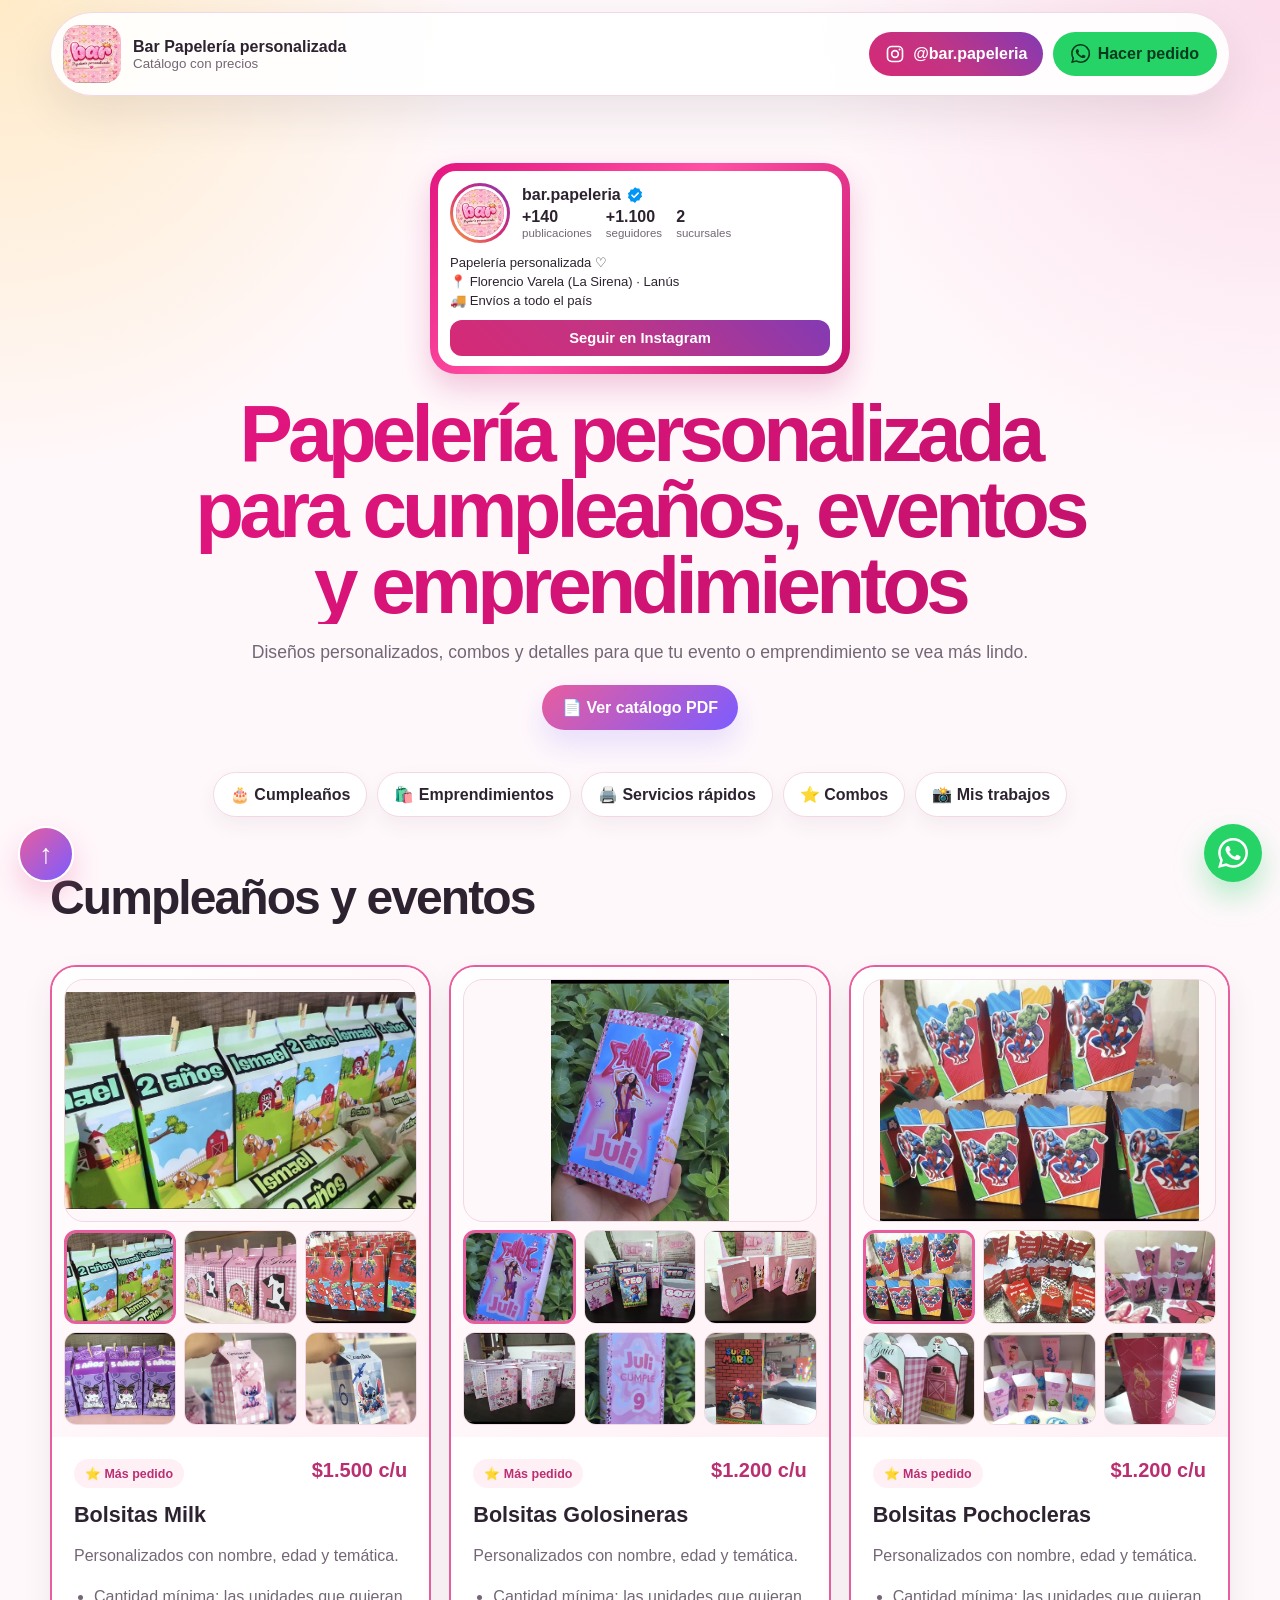
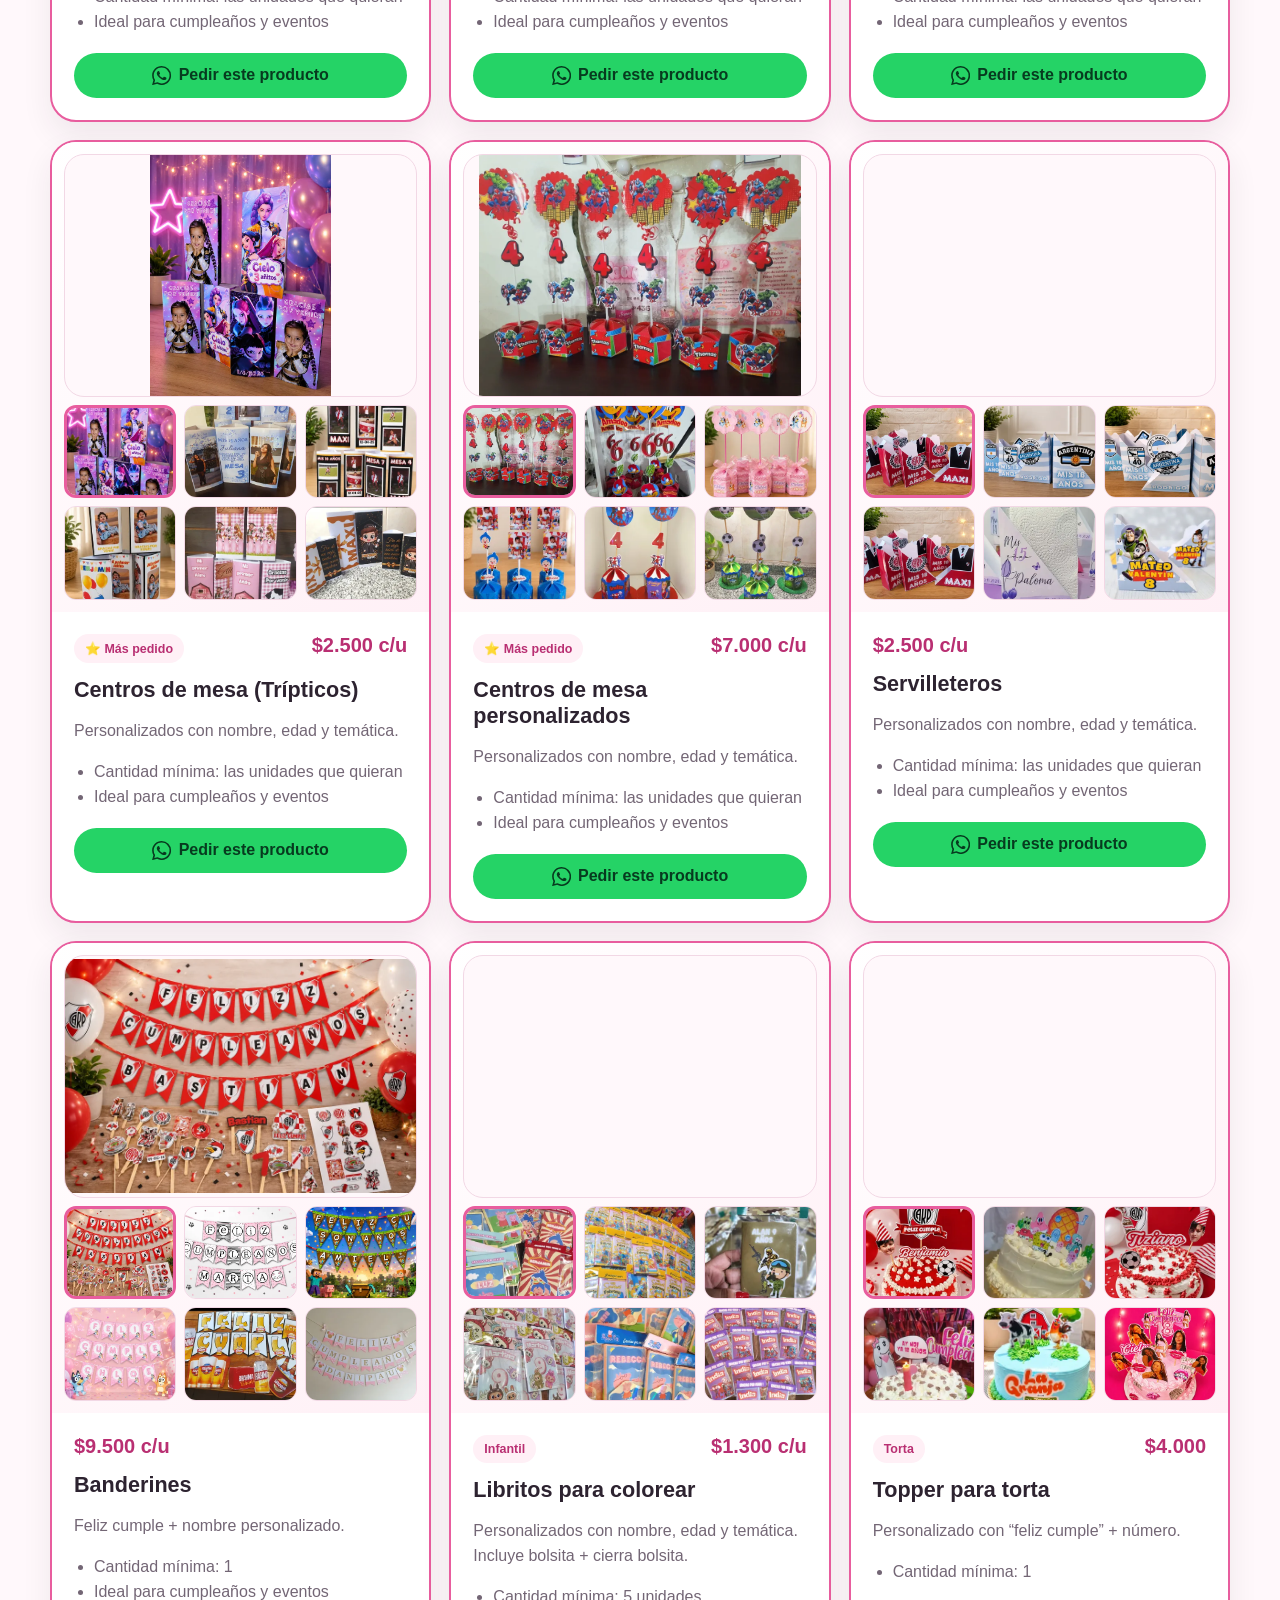
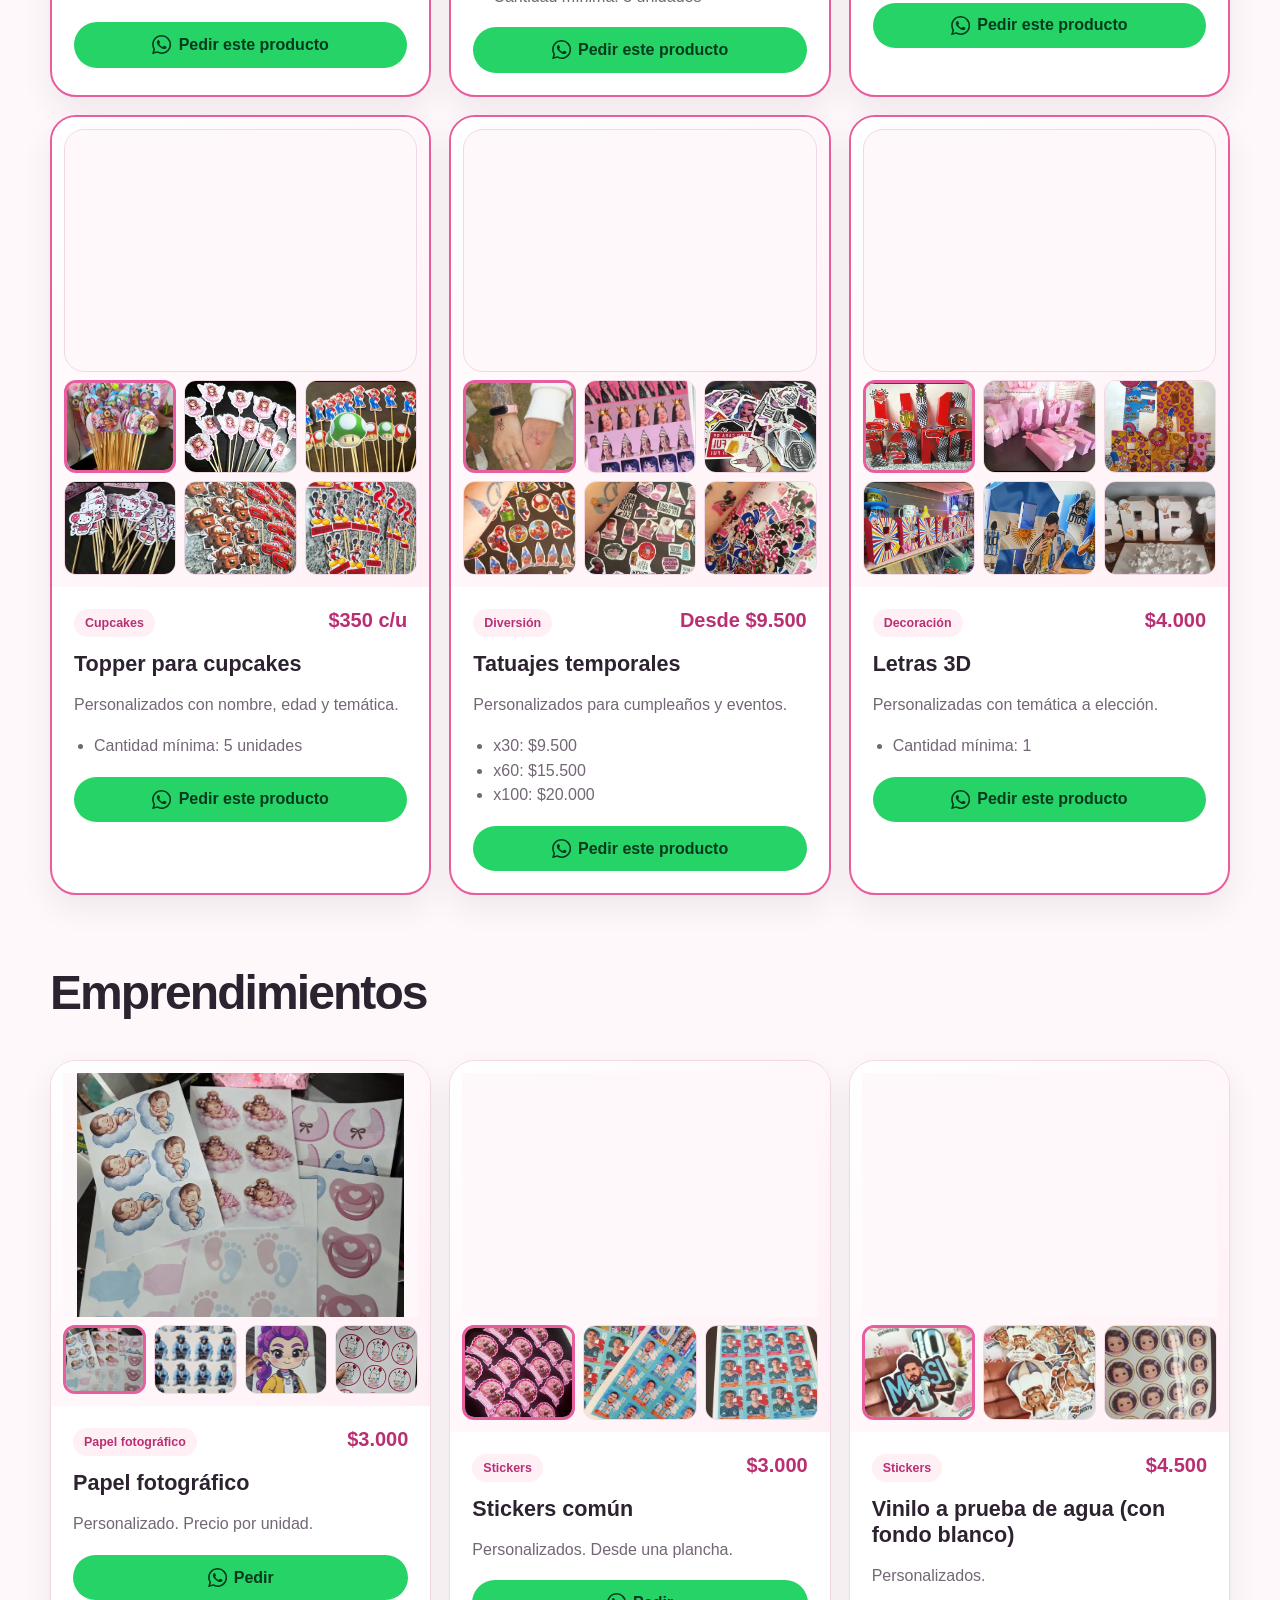
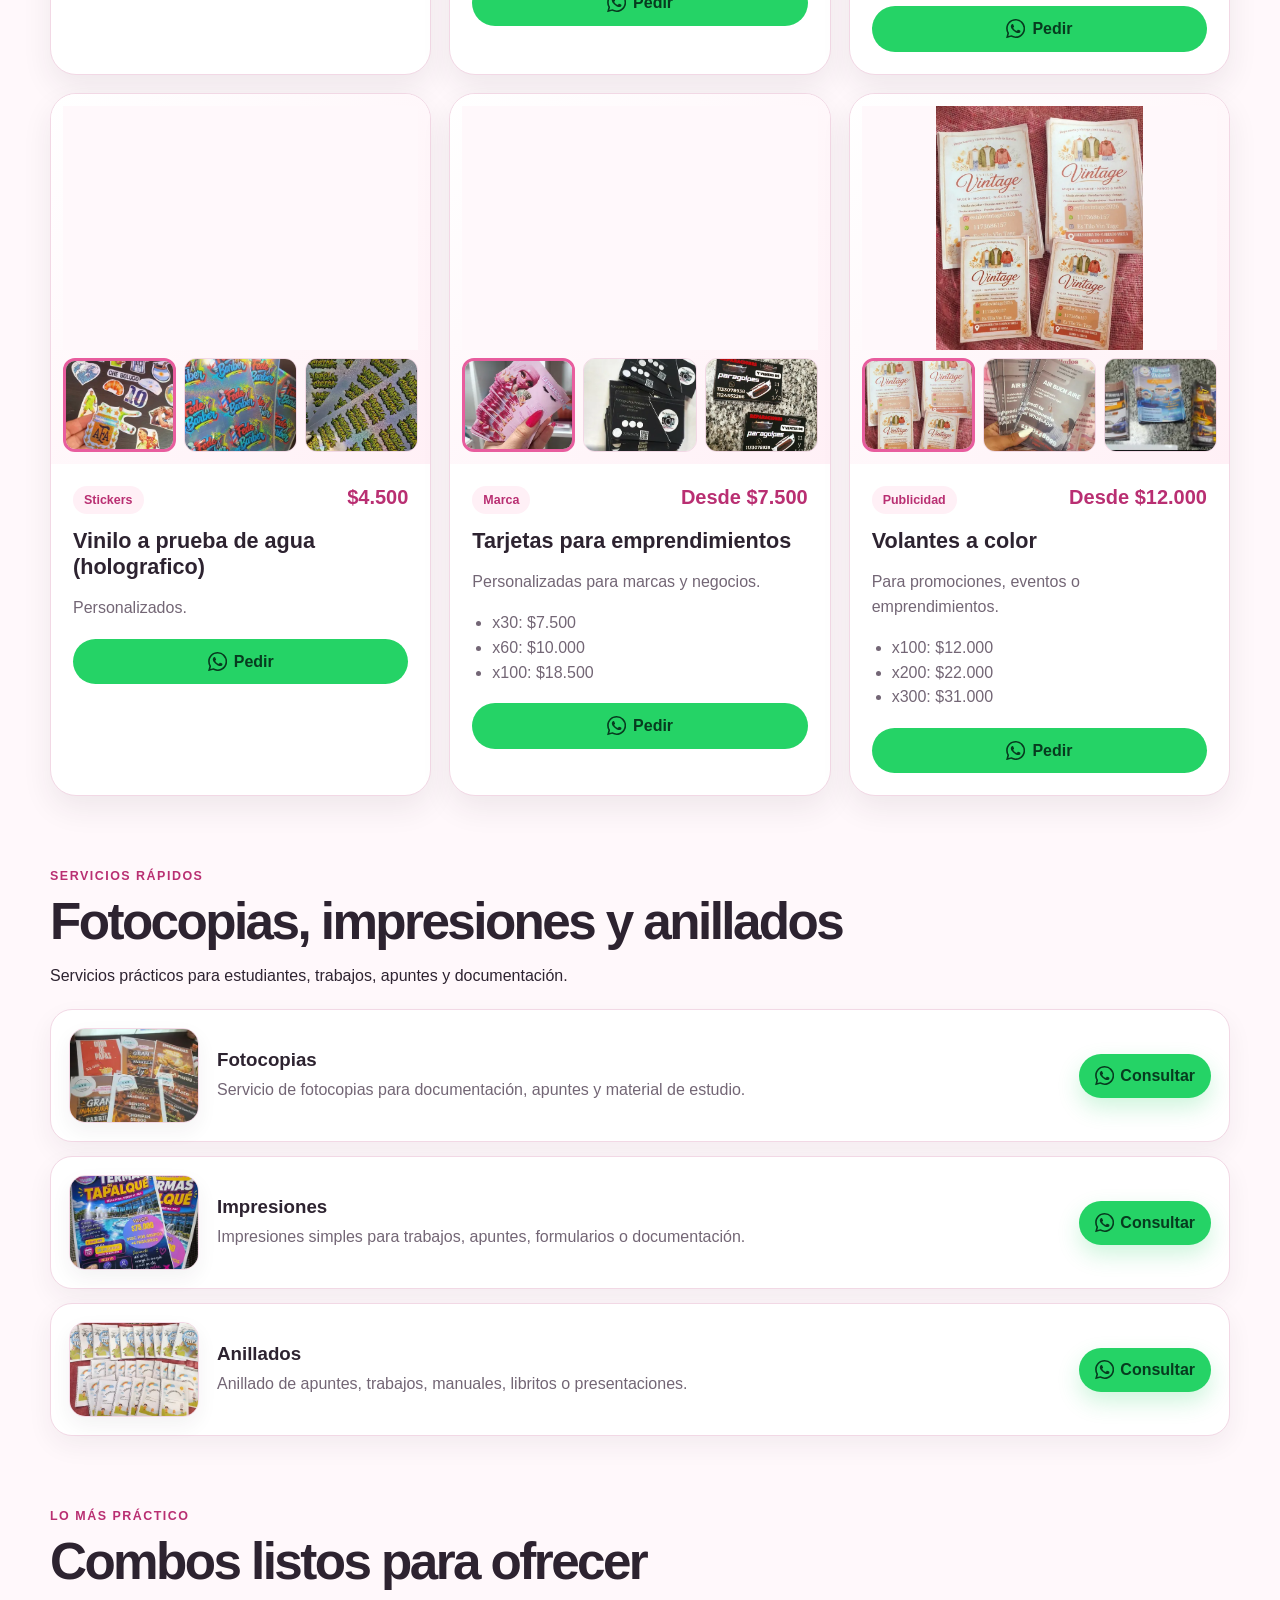
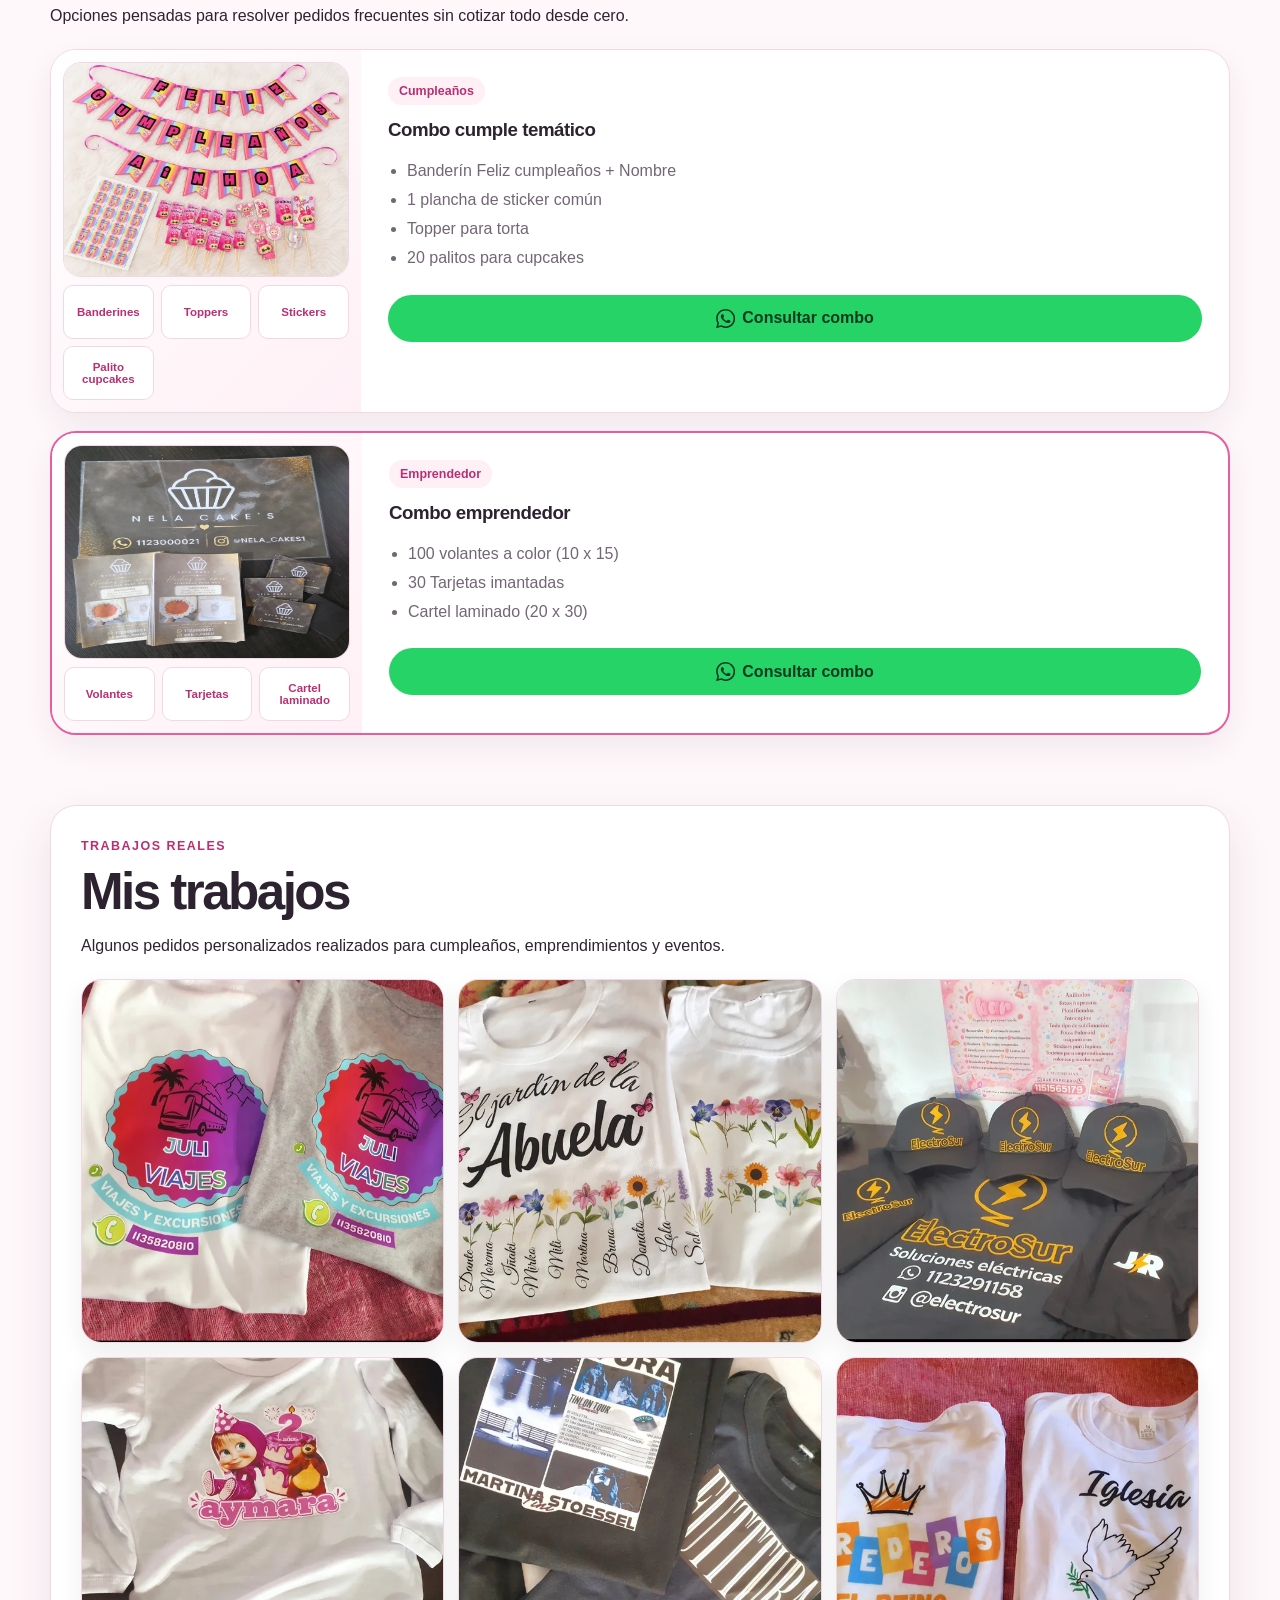
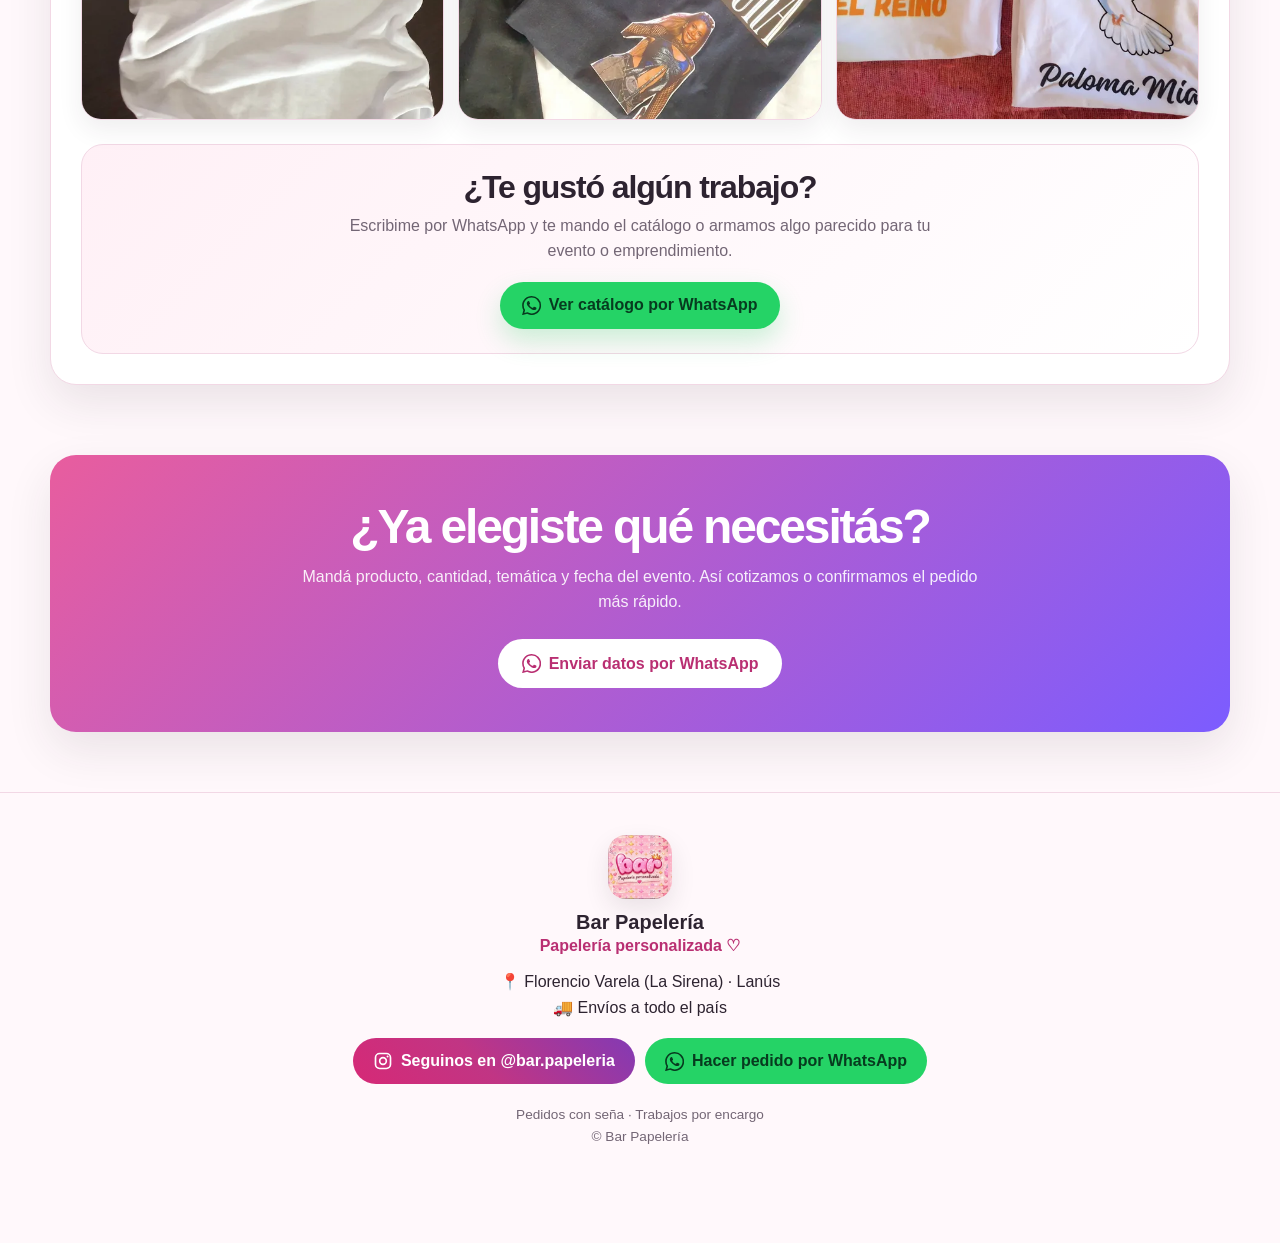
==== commit 4426a4c7: "(feat-papel-fotografico): agrega el producto "Papel fotográfico" a $3.000 en Emprendimientos Motivo:" ====
--- a/public/index.html
+++ b/public/index.html
@@ -538,6 +538,33 @@
 
     <div class="grid">
 
+      <article id="papel-fotografico" class="card">
+        <div class="gallery">
+          <img loading="lazy" decoding="async" class="main-img" src="./img/papel-fotografico-1.webp" srcset="./img/md/papel-fotografico-1.webp 800w, ./img/papel-fotografico-1.webp 1080w" sizes="(max-width: 700px) 92vw, (max-width: 1000px) 46vw, 350px" alt="Papel fotográfico">
+
+          <div class="thumbs thumbs--4">
+            <img loading="lazy" decoding="async" class="active" src="./img/thumbs/papel-fotografico-1.webp" data-full="./img/papel-fotografico-1.webp" data-sizes="(max-width: 700px) 92vw, (max-width: 1000px) 46vw, 350px" data-srcset="./img/md/papel-fotografico-1.webp 800w, ./img/papel-fotografico-1.webp 1080w" alt="Papel fotográfico">
+            <img loading="lazy" decoding="async" src="./img/thumbs/papel-fotografico-2.webp" data-full="./img/papel-fotografico-2.webp" data-sizes="(max-width: 700px) 56vw, (max-width: 1000px) 28vw, 214px" data-srcset="./img/md/papel-fotografico-2.webp 655w, ./img/papel-fotografico-2.webp 982w" alt="Papel fotográfico">
+            <img loading="lazy" decoding="async" src="./img/thumbs/papel-fotografico-3.webp" data-full="./img/papel-fotografico-3.webp" data-sizes="(max-width: 700px) 56vw, (max-width: 1000px) 28vw, 211px" data-srcset="./img/md/papel-fotografico-3.webp 646w, ./img/papel-fotografico-3.webp 969w" alt="Papel fotográfico">
+            <img loading="lazy" decoding="async" src="./img/thumbs/papel-fotografico-4.webp" data-full="./img/papel-fotografico-4.webp" data-sizes="(max-width: 700px) 52vw, (max-width: 1000px) 26vw, 198px" data-srcset="./img/md/papel-fotografico-4.webp 604w, ./img/papel-fotografico-4.webp 906w" alt="Papel fotográfico">
+          </div>
+        </div>
+
+        <div class="content">
+          <div class="top">
+            <span class="pill">Papel fotográfico</span>
+            <strong class="price">$3.000</strong>
+          </div>
+
+          <h3>Papel fotográfico</h3>
+          <p>Personalizado. Precio por unidad.</p>
+
+          <a href="https://wa.me/549XXXXXXXXXX?text=Hola! Quiero pedir papel fotográfico." target="_blank">
+            <svg class="wa-icon" aria-hidden="true"><use href="#icon-whatsapp"/></svg> Pedir
+          </a>
+        </div>
+      </article>
+
       <article id="stickers-comun" class="card">
         <div class="gallery">
           <img loading="lazy" decoding="async" class="main-img" src="./img/stickers-comun-1.webp" srcset="./img/md/stickers-comun-1.webp 604w, ./img/stickers-comun-1.webp 906w" sizes="(max-width: 700px) 52vw, (max-width: 1000px) 26vw, 198px" alt="Stickers común">
--- a/public/estilos.css
+++ b/public/estilos.css
@@ -410,6 +410,11 @@
   margin-top: 8px;
 }
 
+/* Galerías con 4 fotos: las miniaturas en una sola fila. */
+.thumbs--4 {
+  grid-template-columns: repeat(4, 1fr);
+}
+
 .thumbs img {
   aspect-ratio: 1.2;
   object-fit: cover;
